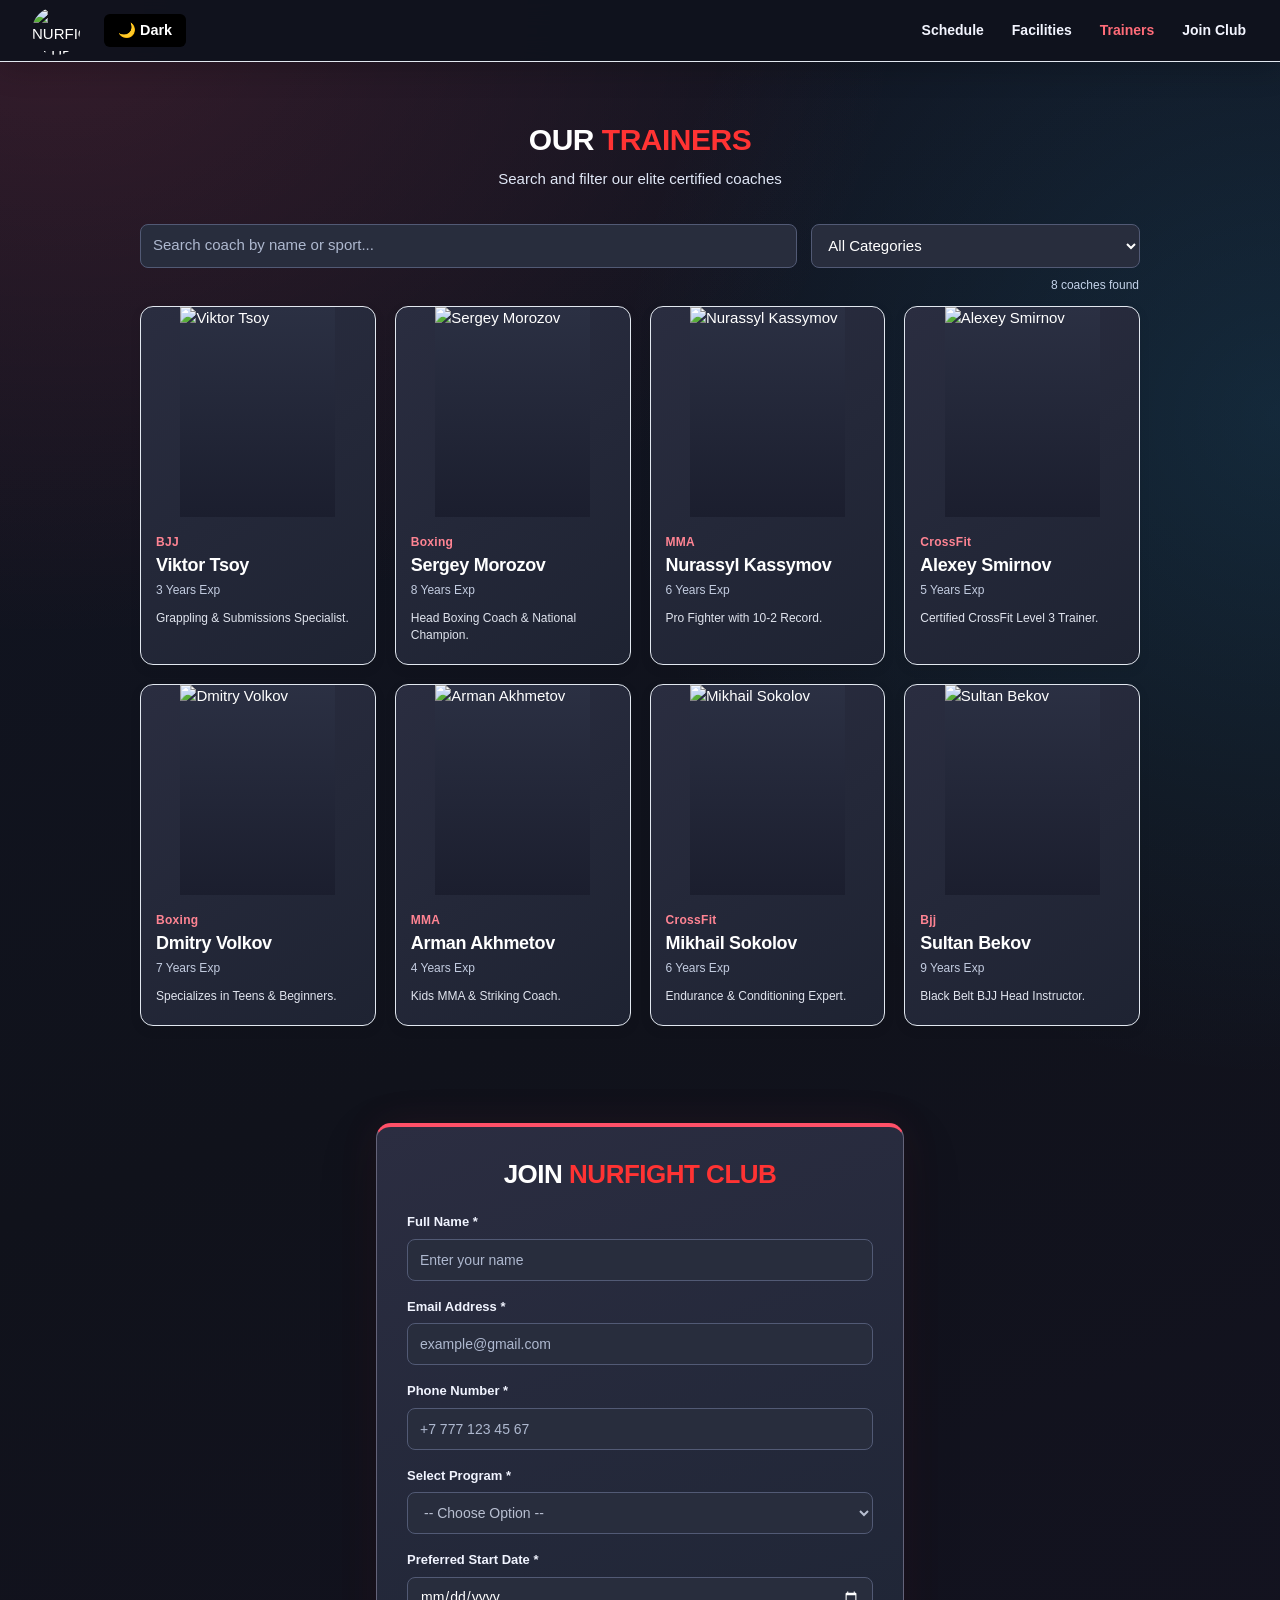
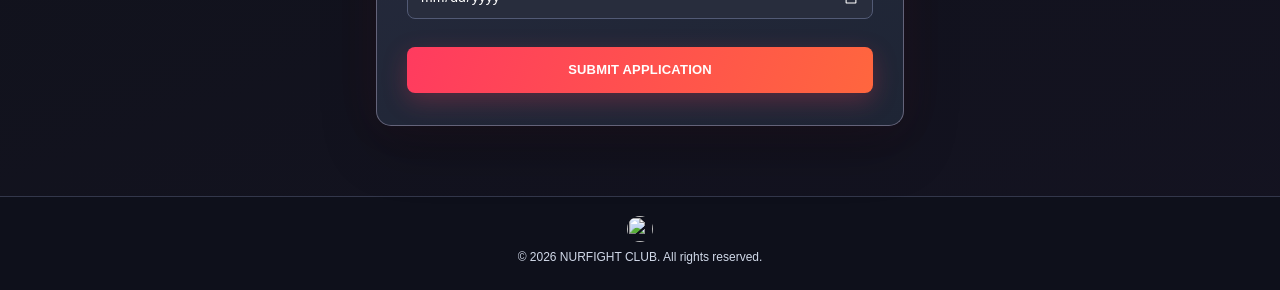
==== trainers.html @ c8359907 "Add files via upload" ====
<!doctype html>
<html lang="en">
<head>
  <meta charset="UTF-8">
  <meta name="viewport" content="width=device-width, initial-scale=1.0">
  <meta name="theme-color" content="#0e0e11" id="theme-color-meta">
  <title>Trainers &amp; Join Club | NURFIGHT CLUB</title>
  <meta name="description" content="Find a NURFIGHT CLUB coach and apply for boxing, MMA, BJJ or CrossFit training.">
  <script>
    if (localStorage.getItem('nurfight-theme') === 'light') {
      document.documentElement.setAttribute('data-theme', 'light');
    }
  </script>
  <link rel="stylesheet" href="style.css">
  <script src="script.js" defer></script>
</head>
<body data-page="trainers">
  <header class="site-header">
    <div class="container header-inner">
      <div class="logo-with-theme" style="display: flex; align-items: center; gap: 12px;">
        <a class="logo-link" href="index.html" aria-label="NURFIGHT CLUB home">
          <img class="logo" src="images/logo.png.png" alt="NURFIGHT CLUB logo">
        </a>
        <button type="button" id="theme-toggle" class="theme-toggle-btn" aria-label="Switch mode">☀️ Light</button>
      </div>

      <button class="mobile-menu-toggle" aria-controls="main-nav" aria-expanded="false" aria-label="Open menu">
        <span></span><span></span><span></span>
      </button>

      <nav class="main-nav" id="main-nav" aria-label="Main navigation">
        <a href="index.html#schedule" data-nav="schedule">Schedule</a>
        <a href="index.html#facilities" data-nav="facilities">Facilities</a>
        <a href="trainers.html#trainers" data-nav="trainers">Trainers</a>
        <a href="trainers.html#join" data-nav="join">Join Club</a>
      </nav>
    </div>
  </header>

  <main>
    <section class="section trainers-section" id="trainers" aria-labelledby="trainers-heading">
      <div class="container">
        <h1 id="trainers-heading">OUR <span>TRAINERS</span></h1>
        <p class="section-subtitle">Search and filter our elite certified coaches</p>
        <div class="filter-bar">
          <div class="search-wrap"><label class="sr-only" for="trainer-search">Search coaches by name or sport</label><input id="trainer-search" type="search" placeholder="Search coach by name or sport..." autocomplete="off"></div>
          <div class="select-wrap"><label class="sr-only" for="category-filter">Filter coaches by category</label><select id="category-filter"><option value="all">All Categories</option><option value="bjj">BJJ</option><option value="boxing">Boxing</option><option value="mma">MMA</option><option value="crossfit">CrossFit</option></select></div>
        </div>
        <p class="result-count" id="result-count" role="status" aria-live="polite"></p>
        <div class="trainer-grid" id="trainer-grid">
          <article class="trainer-card" data-name="Viktor Tsoy" data-category="bjj"><img src="images/coach1.jpg" alt="Viktor Tsoy" loading="lazy"><div class="trainer-copy"><p class="trainer-sport">BJJ</p><h2>Viktor Tsoy</h2><p class="experience">3 Years Exp</p><p class="trainer-description">Grappling &amp; Submissions Specialist.</p></div></article>
          <article class="trainer-card" data-name="Sergey Morozov" data-category="boxing"><img src="images/coach2.jpeg" alt="Sergey Morozov" loading="lazy"><div class="trainer-copy"><p class="trainer-sport">Boxing</p><h2>Sergey Morozov</h2><p class="experience">8 Years Exp</p><p class="trainer-description">Head Boxing Coach &amp; National Champion.</p></div></article>
          <article class="trainer-card" data-name="Nurassyl Kassymov" data-category="mma"><img src="images/coach3.jpeg" alt="Nurassyl Kassymov" loading="lazy"><div class="trainer-copy"><p class="trainer-sport">MMA</p><h2>Nurassyl Kassymov</h2><p class="experience">6 Years Exp</p><p class="trainer-description">Pro Fighter with 10-2 Record.</p></div></article>
          <article class="trainer-card" data-name="Alexey Smirnov" data-category="crossfit"><img src="images/coach4.jpeg" alt="Alexey Smirnov" loading="lazy"><div class="trainer-copy"><p class="trainer-sport">CrossFit</p><h2>Alexey Smirnov</h2><p class="experience">5 Years Exp</p><p class="trainer-description">Certified CrossFit Level 3 Trainer.</p></div></article>
          <article class="trainer-card" data-name="Dmitry Volkov" data-category="boxing"><img src="images/coach5.jpg" alt="Dmitry Volkov" loading="lazy"><div class="trainer-copy"><p class="trainer-sport">Boxing</p><h2>Dmitry Volkov</h2><p class="experience">7 Years Exp</p><p class="trainer-description">Specializes in Teens &amp; Beginners.</p></div></article>
          <article class="trainer-card" data-name="Arman Akhmetov" data-category="mma"><img src="images/coach6.jpeg" alt="Arman Akhmetov" loading="lazy"><div class="trainer-copy"><p class="trainer-sport">MMA</p><h2>Arman Akhmetov</h2><p class="experience">4 Years Exp</p><p class="trainer-description">Kids MMA &amp; Striking Coach.</p></div></article>
          <article class="trainer-card" data-name="Mikhail Sokolov" data-category="crossfit"><img src="images/coach7.jpg" alt="Mikhail Sokolov" loading="lazy"><div class="trainer-copy"><p class="trainer-sport">CrossFit</p><h2>Mikhail Sokolov</h2><p class="experience">6 Years Exp</p><p class="trainer-description">Endurance &amp; Conditioning Expert.</p></div></article>
          <article class="trainer-card" data-name="Sultan Bekov" data-category="bjj"><img src="images/coach8.jpg" alt="Sultan Bekov" loading="lazy"><div class="trainer-copy"><p class="trainer-sport">Bjj</p><h2>Sultan Bekov</h2><p class="experience">9 Years Exp</p><p class="trainer-description">Black Belt BJJ Head Instructor.</p></div></article>
        </div>
        <p class="empty-state" id="empty-state" hidden>No trainers found. Try a different name or category.</p>
      </div>
    </section>

    <section class="section join-section" id="join" aria-labelledby="join-heading">
      <div class="container">
        <div class="join-card">
          <h2 id="join-heading">JOIN <span>NURFIGHT CLUB</span></h2>
          <form id="join-form">
            <div class="form-group"><label for="full-name">Full Name <span aria-hidden="true">*</span></label><input id="full-name" name="fullName" type="text" placeholder="Enter your name" minlength="2" maxlength="80" autocomplete="name" required></div>
            <div class="form-group"><label for="email">Email Address <span aria-hidden="true">*</span></label><input id="email" name="email" type="email" placeholder="example@gmail.com" autocomplete="email" required></div>
            <div class="form-group"><label for="phone">Phone Number <span aria-hidden="true">*</span></label><input id="phone" name="phone" type="tel" placeholder="+7 777 123 45 67" autocomplete="tel" pattern="[+0-9() .-]{10,20}" title="Enter a valid phone number with 10-20 characters" required></div>
            <div class="form-group"><label for="program">Select Program <span aria-hidden="true">*</span></label><select id="program" name="program" required><option value="" disabled selected>-- Choose Option --</option><option value="Boxing">Boxing</option><option value="MMA">MMA</option><option value="BJJ">BJJ</option><option value="CrossFit">CrossFit</option></select></div>
            <div class="form-group"><label for="start-date">Preferred Start Date <span aria-hidden="true">*</span></label><input id="start-date" name="date" type="date" required></div>
            <button class="primary-button submit-button" type="submit">SUBMIT APPLICATION</button>
          </form>
          <div class="form-feedback" id="form-feedback" role="status" aria-live="polite" hidden></div>
        </div>
      </div>
    </section>
  </main>

  <footer class="site-footer">
    <a href="index.html" aria-label="Back to NURFIGHT CLUB home"><img src="images/logo.png.png" alt=""></a>
    <p>© 2026 NURFIGHT CLUB. All rights reserved.</p>
  </footer>
</body>
</html>
---- style.css ----
:root { --bg:#0e0e11; --panel:#1a191f; --panel-light:#202027; --border:#28272f; --text:#f9f9fa; --muted:#a2a0aa; --red:#ff333b; --focus:#ff747b; }
*,*::before,*::after { box-sizing:border-box; }
html { scroll-behavior:smooth; scroll-padding-top:78px; }
body { margin:0; background:var(--bg); color:var(--text); font-family:Arial,Helvetica,sans-serif; font-size:14px; line-height:1.5; }
a { color:inherit; text-decoration:none; }
button,input,select { font:inherit; }
button { cursor:pointer; }
img { max-width:100%; display:block; }
[hidden] { display:none !important; }
.container { width:min(100% - 40px,1000px); margin-inline:auto; }
.sr-only { position:absolute; width:1px; height:1px; overflow:hidden; clip:rect(0,0,0,0); white-space:nowrap; }
:focus-visible { outline:2px solid var(--focus); outline-offset:3px; }
.site-header { position:sticky; z-index:30; top:0; background:rgba(14,14,17,.97); border-bottom:1px solid #26252b; backdrop-filter:blur(14px); }
.header-inner { display:flex; align-items:center; justify-content:space-between; min-height:61px; }
.logo-link { display:inline-flex; align-items:center; }
.logo { height:48px; width:48px; border-radius:50%; object-fit:cover; }
.main-nav { display:flex; align-items:center; gap:24px; }
.main-nav a { font-weight:700; font-size:14px; padding:20px 0; transition:color .2s ease; }
.main-nav a:hover,.main-nav a.active { color:var(--red); }
.mobile-menu-toggle { display:none; background:none; border:0; padding:8px; }
.mobile-menu-toggle span { display:block; width:23px; height:2px; background:white; margin:5px 0; border-radius:4px; }
.hero { background:#151419; border-bottom:1px solid #26252b; }
.hero-inner { text-align:center; padding:56px 0 48px; }
h1,h2,h3,p { margin-top:0; }
h1,h2 { font-weight:800; letter-spacing:-.5px; text-align:center; line-height:1.2; }
h1 { font-size:36px; margin-bottom:8px; }
h2 { font-size:27px; margin-bottom:34px; }
h1 span,h2 span { color:var(--red); }
.hero p,.section-subtitle { text-align:center; color:#c8c5cb; font-size:15px; }
.hero p { margin-bottom:0; }
.section { padding:60px 0; }
.schedule-section { padding-bottom:75px; }
.table-scroll { overflow-x:auto; }
.timetable { border-collapse:collapse; width:100%; min-width:690px; text-align:center; background:var(--panel); table-layout:fixed; }
.timetable th,.timetable td { padding:12px 10px; border:1px solid var(--border); }
.timetable thead th { padding:13px 10px; font-weight:700; }
.timetable tbody th { font-weight:400; color:#c5c1cb; }
.timetable thead th:first-child { width:23%; }
.timetable thead th:nth-child(2) { width:28%; }
.timetable thead th:nth-child(3) { width:30%; }
.timetable thead th:last-child { width:19%; }
.schedule-pill { display:inline-block; font-weight:700; padding:3px 12px; border-radius:50px; font-size:12px; white-space:nowrap; }
.boxing { background:#43350e; color:#f3b900; }
.mma { background:#421d22; color:#ff4856; }
.crossfit { background:#0c3841; color:#14c1e0; }
.dayoff { background:#153922; color:#32ac5d; }
.dayoff.muted { background:#2c2c33; color:#9f9da6; }
.facilities-section { padding-top:47px; padding-bottom:85px; }
.accordion { width:min(100%,685px); margin:0 auto; display:grid; gap:12px; }
.accordion-item { background:var(--panel); border:1px solid var(--border); border-radius:7px; overflow:hidden; }
.accordion-item h3 { margin:0; }
.accordion-trigger { display:flex; align-items:center; justify-content:space-between; text-align:left; gap:20px; width:100%; padding:17px 18px; color:#fff; background:transparent; border:0; font-size:14px; font-weight:700; }
.accordion-trigger:hover { background:#232229; }
.chevron { width:10px; height:10px; flex-shrink:0; border-right:2px solid #f3f3f3; border-bottom:2px solid #f3f3f3; transform:rotate(45deg); transition:transform .2s; margin-right:3px; margin-top:-5px; }
.accordion-trigger[aria-expanded="true"] .chevron { transform:rotate(225deg); margin-top:5px; }
.accordion-panel { border-top:1px solid var(--border); padding:15px 18px 18px; color:#bcbac4; }
.accordion-panel p { margin:0; }
.section-cta { text-align:center; margin-top:50px; }
.section-cta p { margin-bottom:15px; color:#bdbbc5; }
.primary-button { display:inline-flex; align-items:center; justify-content:center; background:var(--red); color:white; font-size:13px; font-weight:800; border:0; border-radius:4px; min-height:42px; padding:11px 26px; transition:background .2s,transform .2s; }
.primary-button:hover { background:#e62331; transform:translateY(-1px); }
.trainers-section { padding-top:60px; padding-bottom:42px; }
.trainers-section h1 { font-size:30px; margin-bottom:10px; }
.section-subtitle { margin-bottom:33px; }
.filter-bar { display:grid; grid-template-columns:2fr 1fr; gap:14px; }
.filter-bar input,.filter-bar select,.form-group input,.form-group select { background:#101014; width:100%; color:#eee; border:1px solid #2b2a32; border-radius:5px; min-height:37px; padding:8px 12px; outline:none; }
.filter-bar input:focus,.filter-bar select:focus,.form-group input:focus,.form-group select:focus { border-color:var(--red); box-shadow:0 0 0 2px rgba(255,51,59,.12); }
::placeholder { color:#77737e; opacity:1; }
select { color-scheme:dark; }
.result-count { color:#b8b6c0; font-size:12px; text-align:right; margin:8px 1px 12px; min-height:18px; }
.trainer-grid { display:grid; grid-template-columns:repeat(4,minmax(0,1fr)); gap:16px; }
.trainer-card { background:var(--panel); border:1px solid var(--border); border-radius:7px; overflow:hidden; display:flex; flex-direction:column; min-width:0; transition:transform .2s,border-color .2s; }
.trainer-card:hover { transform:translateY(-3px); border-color:#4c4346; }
.trainer-card img { width:100%; height:177px; object-fit:contain; object-position:center top; background:#151418; }
.trainer-copy { padding:12px 13px 16px; }
.trainer-sport { color:var(--red); font-size:12px; font-weight:800; margin:0 0 0; }
.trainer-copy h2 { font-size:18px; text-align:left; line-height:1.2; letter-spacing:-.3px; margin:0 0 5px; }
.experience { color:#85818d; font-size:12px; margin:0 0 11px; }
.trainer-description { color:#a29da9; font-size:12px; margin:0; line-height:1.4; }
.empty-state { text-align:center; padding:25px; color:var(--muted); }
.join-section { padding:50px 0 70px; }
.join-card { width:min(100%,528px); margin:0 auto; background:var(--panel); border:1px solid var(--border); border-radius:9px; padding:26px 24px 23px; }
.join-card h2 { margin-bottom:22px; font-size:24px; }
.form-group { margin-bottom:13px; }
.form-group label { display:block; margin-bottom:5px; color:#e4e1e7; font-size:12px; }
.form-group input,.form-group select { min-height:28px; height:30px; font-size:12px; padding:5px 9px; border-radius:4px; }
.form-group select:invalid { color:#a7a2aa; }
.form-group input[type="date"] { color-scheme:dark; }
.submit-button { width:100%; margin-top:5px; min-height:30px; padding:6px 10px; font-size:12px; }
.form-feedback { margin-top:14px; border:1px solid #31593e; background:#14271d; padding:12px; color:#c8eed4; border-radius:5px; font-size:13px; }
.form-feedback strong { display:block; margin-bottom:4px; }
.site-footer { text-align:center; padding:19px 15px 24px; background:#09090c; border-top:1px solid #26252b; }
.site-footer a { display:inline-block; }
.site-footer img { width:26px; height:26px; object-fit:cover; border-radius:50%; margin:0 auto 4px; }
.site-footer p { margin:0; font-size:12px; color:#c4c1ca; }
@media(max-width:800px) {
  .container { width:min(100% - 32px,1000px); }
  .trainer-grid { grid-template-columns:repeat(2,minmax(0,1fr)); }
  .trainer-card img { height:210px; }
  .section { padding-block:46px; }
}
@media(max-width:600px) {
  html { scroll-padding-top:64px; }
  .header-inner { min-height:60px; }
  .mobile-menu-toggle { display:block; }
  .main-nav { display:none; position:absolute; top:60px; left:0; width:100%; padding:12px 20px; background:#151419; border-bottom:1px solid #33313b; flex-direction:column; align-items:stretch; gap:0; }
  .main-nav.open { display:flex; }
  .main-nav a { padding:12px 0; }
  .hero-inner { padding:47px 0 40px; }
  h1 { font-size:28px; }
  h2 { font-size:23px; }
  .hero p,.section-subtitle { font-size:13px; }
  .filter-bar { grid-template-columns:1fr; gap:9px; }
  .trainer-grid { gap:12px; }
  .trainer-card img { height:150px; }
  .trainer-copy { padding:11px; }
  .trainer-copy h2 { font-size:16px; }
  .join-card { padding:23px 18px; }
  .join-card h2 { font-size:20px; }
}
@media(max-width:410px) {
  .trainer-grid { grid-template-columns:1fr; }
  .trainer-card img { height:240px; }
}
@media(prefers-reduced-motion:reduce) { html { scroll-behavior:auto; } *,*::before,*::after { transition:none!important; } }



:root {
  --bg: #0e111c;
  --panel: #212434;
  --panel-light: #292e40;
  --border: #3d4258;
  --text: #ffffff;
  --muted: #b4bdce;
  --red: #ff4359;
  --focus: #68edff;
  --orange: #ffab39;
  --cyan: #44dffc;
}
body {
  background:
    radial-gradient(ellipse 85% 42% at 4% 1%, rgba(255,67,89,.15),transparent 78%),
    radial-gradient(ellipse 65% 44% at 100% 22%, rgba(45,190,255,.13),transparent 80%),
    linear-gradient(160deg,#111523 0%,#10121b 52%,#141321 100%);
  color: var(--text);
  font-family: 'Segoe UI', Arial, Helvetica, sans-serif;
  font-size: 15px;
}
.site-header {
  background: rgba(15,19,29,.94);
  border-bottom: 1px solid rgba(255,93,110,.35);
  box-shadow: 0 7px 30px rgba(0,0,0,.2);
}
.logo {
  box-shadow: 0 0 0 2px rgba(255,93,110,.32), 0 0 20px rgba(255,67,89,.18);
}
.main-nav a {
  color: #f3f5ff;
  padding: 11px 2px;
  transition: color .2s ease, text-shadow .2s ease;
}
.main-nav a:hover, .main-nav a.active {
  color: #ff6c79;
  text-shadow: 0 0 14px rgba(255,74,105,.5);
}
.hero {
  background:
    radial-gradient(circle at 18% 30%,rgba(255,70,94,.22),transparent 34%),
    radial-gradient(circle at 85% 20%,rgba(35,190,255,.17),transparent 40%),
    linear-gradient(112deg,#211c2c 0%,#151b29 100%);
  border-bottom: 1px solid rgba(111,120,154,.32);
}
.header-inner {
  display: flex;
  align-items: center;
  justify-content: space-between; 
  min-height: 61px;
  width: 95%;
}
.hero p,.section-subtitle { color:#e0e7f6; }
.section { position:relative; }
.timetable {
  background: rgba(33,36,52,.96);
  box-shadow: 0 15px 35px rgba(0,0,0,.16),0 0 0 1px rgba(255,255,255,.035);
}
.timetable th,.timetable td {
  border: 1px solid #41465e;
  padding: 15px 10px;
}
.timetable thead th {
  background:linear-gradient(100deg,#353047,#282c42);
  color:#fff;
  padding:17px 10px;
}
.timetable tbody tr:nth-child(even){ background:rgba(115,130,185,.075); }
.timetable tbody tr:hover { background:rgba(255,78,104,.075); }
.timetable tbody th { color:#e2e7f4; }
.schedule-pill {
  padding:6px 13px;
  font-weight:800;
  box-shadow:inset 0 -1px 0 rgba(0,0,0,.12);
}
.boxing { background:#ffcc52; color:#392500; }
.mma { background:#ff6279; color:#3b0712; }
.crossfit { background:#5ce7ff; color:#093847; }
.dayoff { background:#6aef9e; color:#0a4225; }
.dayoff.muted { background:#6b7287; color:white; }
.accordion { gap:15px; }
.accordion-item {
  border:1px solid #4a4b65;
  border-left:4px solid var(--red);
  border-radius:11px;
  background:linear-gradient(100deg,#282839,#222638);
  box-shadow:0 10px 25px rgba(0,0,0,.13);
  transition:transform .2s,border-color .2s, box-shadow .2s;
}
.accordion-item:hover {
  border-color:#ff7181;
  border-left-color:#ff7181;
  transform:translateY(-2px);
  box-shadow:0 12px 28px rgba(255,67,89,.11);
}
.accordion-trigger { color:#fff; font-size:15px; padding:20px; }
.accordion-trigger:hover { background:rgba(255,255,255,.055); }
.accordion-panel {
  border-top:1px solid #4e516b;
  background:rgba(18,22,34,.36);
  color:#d9dfed;
  padding:19px 22px;
}
.chevron { border-color:#ff7c8e; }
.section-cta p { color:#e6e8f1; font-size:16px; }
.primary-button {
  background:linear-gradient(110deg,#ff3b5f 0%,#ff663e 100%);
  color:#fff;
  min-height:47px;
  border-radius:8px;
  box-shadow:0 8px 25px rgba(255,60,89,.25);
  letter-spacing:.2px;
  transition:transform .2s,filter .2s,box-shadow .2s;
}
.primary-button:hover {
  background:linear-gradient(110deg,#ff516e,#ff844b);
  filter:brightness(1.09);
  transform:translateY(-3px);
  box-shadow:0 11px 29px rgba(255,60,89,.43);
}
.filter-bar input,.filter-bar select,.form-group input,.form-group select {
  background:#282d3d;
  border:1px solid #525a75;
  color:#fff;
  border-radius:8px;
  min-height:44px;
}
.filter-bar input:focus,.filter-bar select:focus,.form-group input:focus,.form-group select:focus {
  border-color:#63e0f4;
  box-shadow:0 0 0 3px rgba(99,224,244,.18);
}
::placeholder { color:#aeb8cf; opacity:1; }
.result-count { color:#c3d2e9; }
.trainer-grid { gap:19px; }
.trainer-card {
  background:linear-gradient(145deg,#2a2d40,#1e2332);
  border:1px solid #50536e;
  border-top:3px solid #ff526e;
  border-radius:13px;
  box-shadow:0 12px 25px rgba(0,0,0,.15);
  transition:transform .22s,border-color .22s,box-shadow .22s;
}
.trainer-card:hover {
  transform:translateY(-7px);
  border-color:#ff697c;
  box-shadow:0 16px 30px rgba(255,65,96,.17);
}
.trainer-card img {
  height:195px;
  background:linear-gradient(#2b3043,#1b1e2e);
}
.trainer-copy { padding:16px 15px 20px; }
.trainer-sport { color:#ff8493; font-size:12px; letter-spacing:.3px; }
.trainer-copy h2 { color:#fff; font-size:18px; margin-top:4px; }
.experience { color:#c3cce0; }
.trainer-description { color:#e0e4ee; }
.join-section { padding-top:55px; }
.join-card {
  background:linear-gradient(160deg,#2b2d41,#1e2535);
  border:1px solid #64647a;
  border-top:4px solid #ff5068;
  border-radius:15px;
  padding:32px 30px;
  box-shadow:0 22px 55px rgba(0,0,0,.23),0 0 44px rgba(255,67,89,.07);
}
.join-card h2 { font-size:26px; }
.form-group { margin-bottom:16px; }
.form-group label { color:#f1f4ff; font-size:13px; font-weight:600; margin-bottom:7px; }
.form-group input,.form-group select {
  min-height:42px;
  height:42px;
  font-size:14px;
  padding:9px 12px;
}
.form-group select:invalid { color:#b8bfd1; }
.submit-button { min-height:46px; font-size:13px; margin-top:12px; }
.form-feedback {
  background:#1b4038;
  border-color:#55bc9b;
  color:#daffed;
}
.site-footer { background:#0e101b; border-top:1px solid #33374b; }
.site-footer p { color:#d1d9e9; }
@media (max-width:800px) {
  .trainer-card img { height:215px; }
}
@media (max-width:600px) {
  .main-nav {
    background:#23283a;
    border-bottom:1px solid #5d5369;
    box-shadow:0 12px 25px rgba(0,0,0,.25);
  }
  .hero-inner { padding:52px 0 45px; }
  h1 { font-size:29px; }
  h2 { font-size:24px; }
  .trainer-card img { height:163px; }
  .join-card { padding:25px 19px; }
  .join-card h2 { font-size:22px; }
}
@media (max-width:410px) {
  .trainer-card img { height:245px; }
}
.accordion-panel img.facility-img {
    width: 100%;
    max-width: 500px;
    height: auto;
    border-radius: 8px;
    margin-top: 12px;
    display: block;
}

[data-theme="light"] {
  --bg: #f4f6fa;
  --panel: #ffffff;
  --panel-light: #e8ecf4;
  --border: #d0d7de;
  --text: #111418;
  --muted: #57606a;
  --red: #e0243b;
  --focus: #0070f3;
  --orange: #b86200;
  --cyan: #008299;
}

[data-theme="light"] body {
  background: 
    radial-gradient(ellipse 85% 42% at 4% 1%, rgba(224,36,59,.08),transparent 78%),
    radial-gradient(ellipse 65% 44% at 100% 22%, rgba(0,130,153,.07),transparent 80%),
    linear-gradient(160deg,#f0f4f9 0%,#e4eaf2 52%,#eaedf4 100%);
  color: var(--text);
}

[data-theme="light"] .site-header {
  background: rgba(255,255,255,.94);
  border-bottom: 1px solid rgba(224,36,59,.2);
}

[data-theme="light"] .main-nav a.active {
  color: #111418 !important;
  font-weight: 800;
  border-bottom: none !important; /* Қызыл сызықты өшіреді */
}


[data-theme="light"] .timetable {
  background: rgba(255,255,255,.96);
  box-shadow: 0 15px 35px rgba(0,0,0,.08);
}

[data-theme="light"] .timetable thead th {
  background: linear-gradient(100deg,#e1e6ed,#d0d7de);
  color: #111418;
}

[data-theme="light"] .timetable tbody tr:nth-child(even) { background: rgba(0,0,0,.02); }
[data-theme="light"] .timetable tbody tr:hover { background: rgba(224,36,59,.05); }
[data-theme="light"] .timetable tbody th { color: #24292f; }

[data-theme="light"] .accordion-item {
  background: linear-gradient(100deg,#ffffff,#f6f8fa);
  border-color: #d0d7de;
}

[data-theme="light"] .accordion-trigger { color: #111418; }
[data-theme="light"] .accordion-panel {
  background: rgba(240,244,249,.6);
  color: #24292f;
  border-top-color: #d0d7de;
}

[data-theme="light"] .trainer-card {
  background: linear-gradient(145deg,#ffffff,#f0f4f9);
  border-color: #d0d7de;
}

[data-theme="light"] .trainer-card img {
  background: linear-gradient(#e1e6ed,#d0d7de);
}

[data-theme="light"] .trainer-copy h2 { color: #111418; }
[data-theme="light"] .experience { color: #57606a; }
[data-theme="light"] .trainer-description { color: #24292f; }

[data-theme="light"] .join-card {
  background: linear-gradient(160deg,#ffffff,#f0f4f9);
  border-color: #d0d7de;
}

[data-theme="light"] .form-group label { color: #24292f; }
[data-theme="light"] .filter-bar input, [data-theme="light"] .filter-bar select, 
[data-theme="light"] .form-group input, [data-theme="light"] .form-group select {
  background: #ffffff;
  border-color: #d0d7de;
  color: #111418;
}
[data-theme="light"] select { color-scheme: light; }

[data-theme="light"] .site-footer {
  background: #e6ebf2;
  border-top: 1px solid #d0d7de;
}
[data-theme="light"] .site-footer p { color: #57606a; }
[data-theme="light"] .join-card h2 {
  color: #111418 !important;
}

[data-theme="light"] .form-group label {
  color: #111418 !important;
  font-weight: 700;
}

[data-theme="light"] .filter-bar input, 
[data-theme="light"] .filter-bar select, 
[data-theme="light"] .form-group input, 
[data-theme="light"] .form-group select {
  background: #ffffff !important;
  border-color: #b0b8c4 !important;
  color: #111418 !important;
}

[data-theme="light"] ::placeholder {
  color: #68707a !important;
  opacity: 1;
}
[data-theme="light"] .main-nav a.active {
  color: #111418 !important;
  font-weight: 800;
  border-bottom: 2px solid var(--red);
}
[data-theme="light"] h1, 
[data-theme="light"] h2 {
  color: #111418 !important;
}

.theme-toggle-btn {
  background: #18181d;
  color: #f9f9fa;
  border: 1.5px solid var(--red);
  padding: 6px 14px;
  border-radius: 6px;
  font-size: 0.9rem;
  font-weight: 600;
  cursor: pointer;
  margin-left: 12px;
  transition: all 0.25s ease;
  display: inline-flex;
  align-items: center;
  gap: 6px;
}

[data-theme="light"] .theme-toggle-btn {
  background: #ffffff !important;
  color: #111418 !important
}

.theme-toggle-btn:hover {
  background-color: var(--red);
  color: #ffffff;
}

.theme-toggle-btn:focus-visible {
  outline: 3px solid var(--focus);
  outline-offset: 3px;
}
[data-theme="light"] .main-nav a {
  color: #111418 !important;
}
[data-theme="light"] .main-nav a:hover {
  color: #000000 !important;
}
[data-theme="light"] .hero p, 
[data-theme="light"] .section-subtitle {
  color: #111418 !important;
}
h1, h2 {
  color: #ffffff !important; 
}

h1 span, h2 span {
  color: #ff3333 !important;
}

/* Light режим үшін */
[data-theme="light"] h1, 
[data-theme="light"] h2 {
  color: #111418 !important; 
}
[data-theme="light"] h1, 
[data-theme="light"] h2 {
  color: #ffffff !important; 
}

[data-theme="light"] h1 span, 
[data-theme="light"] h2 span {
  color: #ff3333 !important; 
}

[data-theme="light"] .hero p, 
[data-theme="light"] .section-subtitle {
  color: #ffffff !important;
}
[data-theme="light"] .hero,
[data-theme="light"] .hero-inner {
  background: #ffffff !important;
  background-image: none !important;
}

[data-theme="light"] .hero h1,
[data-theme="light"] .hero p {
  color: #111418 !important;
}

[data-theme="light"] .hero h1 span {
  color: #ff3333 !important;
}
[data-theme="light"] h2 {
  color: #111418 !important;
}
[data-theme="light"] h2 span {
  color: #ff3333 !important;
}
[data-theme="light"] .timetable th,
[data-theme="light"] .timetable td,
[data-theme="light"] .timetable tbody th,
[data-theme="light"] .timetable thead th {
  color: #000000 !important;
  font-weight: 700;
}
[data-theme="light"] h1,
[data-theme="light"] h2,
[data-theme="light"] .hero p,
[data-theme="light"] .section-subtitle,
[data-theme="light"] .results-count,
[data-theme="light"] #coach-count,
[data-theme="light"] p {
  color: #111418 !important;
}

[data-theme="light"] h1 span,
[data-theme="light"] h2 span {
  color: #ff3333 !important;
}
.main-nav a,
.main-nav a.active,
.main-nav a:hover,
[data-theme="light"] .main-nav a,
[data-theme="light"] .main-nav a.active {
  text-shadow: none !important;
  box-shadow: none !important;
  border-bottom: none !important;
}

.site-header,
[data-theme="light"] .site-header {
  border-bottom: 1px solid #e2e8f0 !important; 
}
.logo,
.logo-link,
[data-theme="light"] .logo {
  border: none !important;
  box-shadow: none !important;
}

.theme-toggle-btn,
[data-theme="light"] .theme-toggle-btn {
  border: 1.5px solid #111418 !important; 
  box-shadow: none !important;
}
.theme-toggle-btn:hover {
  border-color: #ffffff !important;
  background: #222228 !important;
  color: #ffffff !important;
  box-shadow: none !important;
}
/* Dark режимде: таза қара фон, ақ жазу, ешқандай артық свет/көлеңке жоқ */
.theme-toggle-btn,
.theme-toggle-btn:hover,
.theme-toggle-btn:active,
.theme-toggle-btn:focus {
  background: #000000 !important;
  color: #ffffff !important;
  border: 1.5px solid #ffffff !important;
  box-shadow: none !important;
  outline: none !important;
}

[data-theme="light"] .theme-toggle-btn,
[data-theme="light"] .theme-toggle-btn:hover,
[data-theme="light"] .theme-toggle-btn:active,
[data-theme="light"] .theme-toggle-btn:focus {
  background: #ffffff !important;
  color: #000000 !important;
  border: 1.5px solid #000000 !important;
  box-shadow: none !important;
  outline: none !important;
}
.theme-toggle-btn,
.theme-toggle-btn:hover,
.theme-toggle-btn:active,
.theme-toggle-btn:focus {
  background: #000000 !important;
  color: #ffffff !important;
  border: none !important;
  box-shadow: none !important;
  outline: none !important;
}

[data-theme="light"] .theme-toggle-btn,
[data-theme="light"] .theme-toggle-btn:hover,
[data-theme="light"] .theme-toggle-btn:active,
[data-theme="light"] .theme-toggle-btn:focus {
  background: #ffffff !important;
  color: #000000 !important;
  border: none !important;
  box-shadow: none !important;
  outline: none !important;
}
[data-theme="light"] .main-nav a:hover,
[data-theme="light"] .main-nav a:active,
[data-theme="light"] .main-nav a:focus,
[data-theme="light"] .main-nav a.active {
  color: #000000 !important;
  font-weight: 800 !important;
  text-shadow: 0 0 10px rgba(0, 0, 0, 0.75) !important;
}
.coach-card,
.trainer-card,
.coach-card:hover,
.trainer-card:hover,
[data-theme="light"] .coach-card,
[data-theme="light"] .trainer-card,
[data-theme="light"] .coach-card:hover,
[data-theme="light"] .trainer-card:hover {
  border: 1px solid #e2e8f0 !important; 
  box-shadow: 0 4px 12px rgba(0, 0, 0, 0.08) !important; 
}
/* Барлық суреттерді пропорциясын бұзбай, бірдей биіктікте және ортасында ұстау */
.coach-card img,
.trainer-card img,
.coach-img {
  width: auto !important;
  max-width: 100% !important;
  height: 220px !important; /* Барлық 8 суреттің биіктігін дәл бірдей етеді */
  object-fit: contain !important; /* Суретті кеспейді және жан-жаққа созбайды */
  display: block !important;
  margin: 0 auto !important; /* Суретті карточканың дәл ортасына қояды */
}

/* Суреттің артқы сұр фонын (контейнерін) барлық карточкада бірдей биіктікте ұстау */
.coach-img-wrapper,
.trainer-img-wrapper,
.coach-card .img-box {
  height: 220px !important;
  background-color: #d8dee4 !important; /* Light режимдегі сұр фон */
  display: flex !important;
  justify-content: center !important;
  align-items: center !important;
  overflow: hidden !important;
}
/* Барлық 8 жаттықтырушының суретін дәл бірдей тік бұрышты көлемде жасау */
.coach-card img,
.trainer-card img,
.coach-img {
  width: 155px !important;      /* Жоғарғы 4 сурет сияқты тік бұрышты ені */
  height: 210px !important;     /* Барлық 8 суреттің биіктігі бірдей */
  object-fit: cover !important; /* Жалпақ суреттердің артық шеттерін қиып, пішінін бірдей етеді */
  object-position: top center !important; /* Бастары кесіліп қалмауы үшін */
  display: block !important;
  margin: 0 auto !important;    /* Сұр фонның дәл ортасына қояды */
}
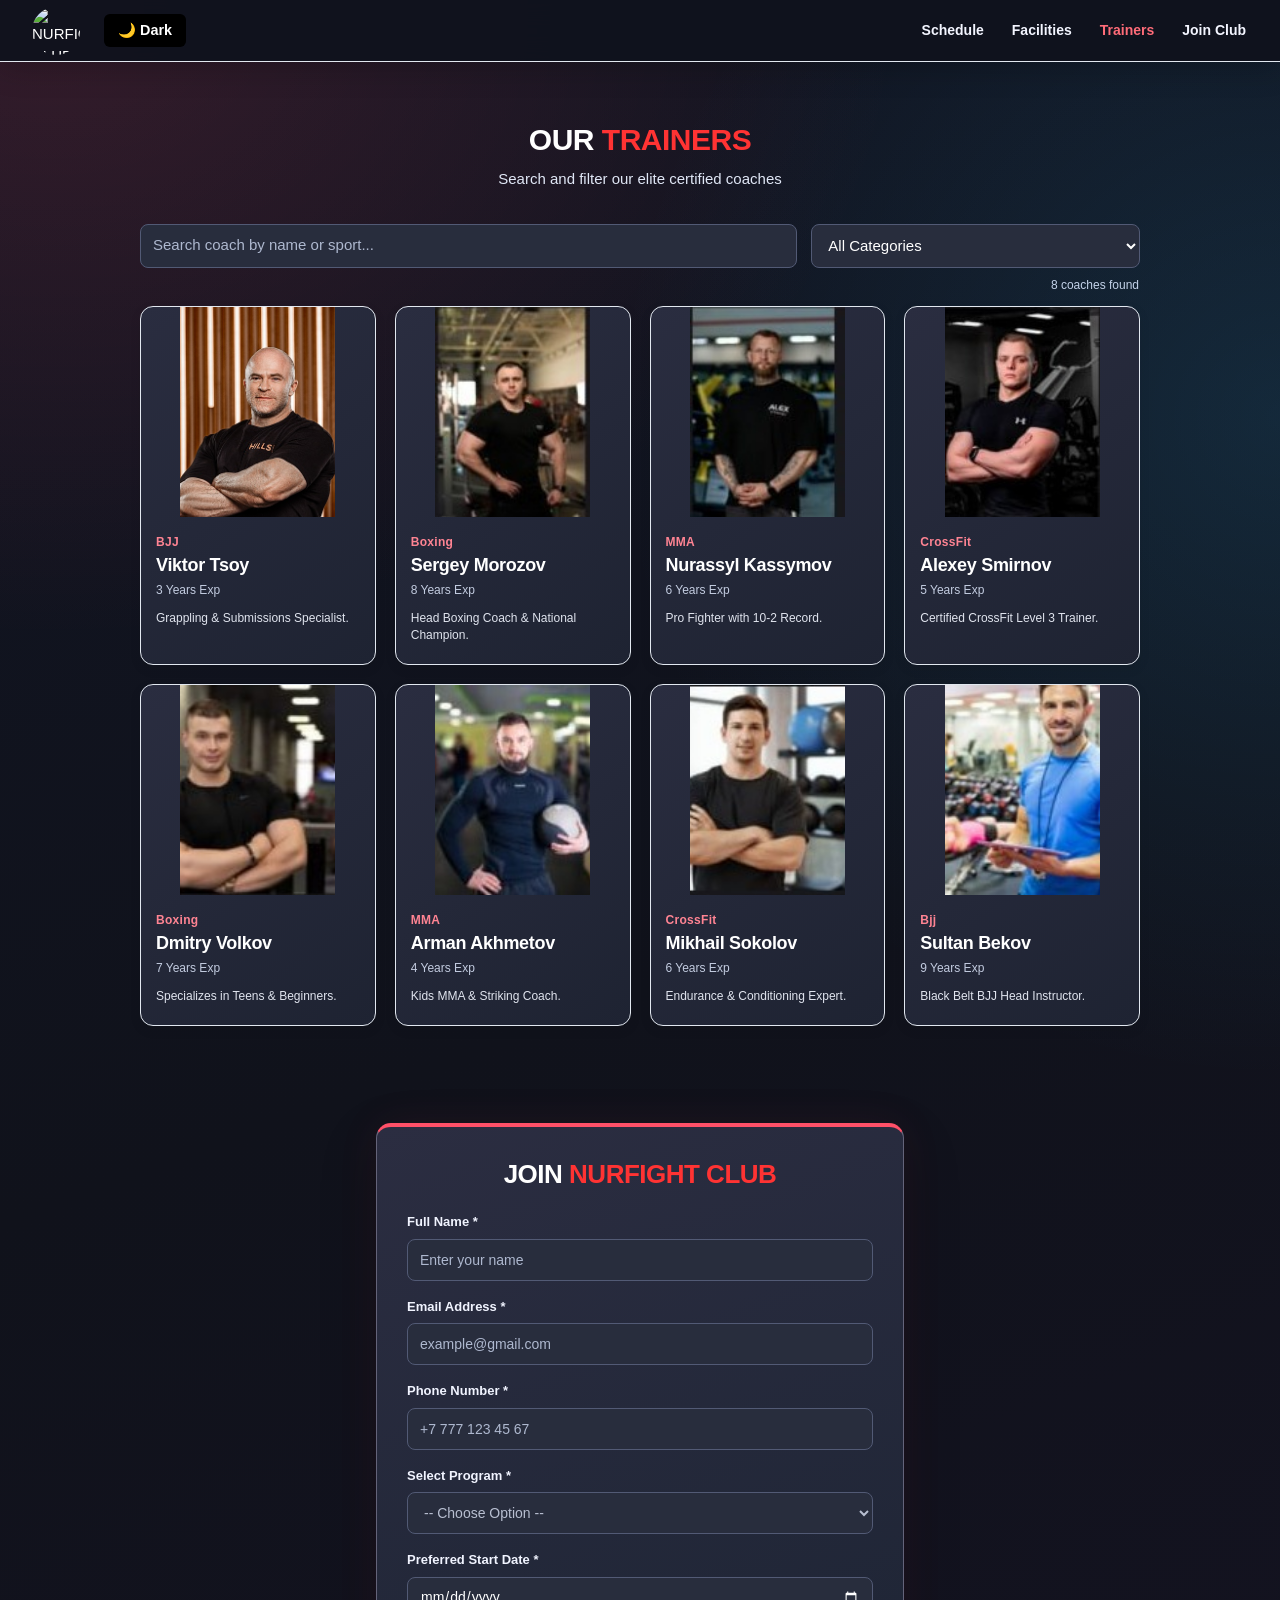
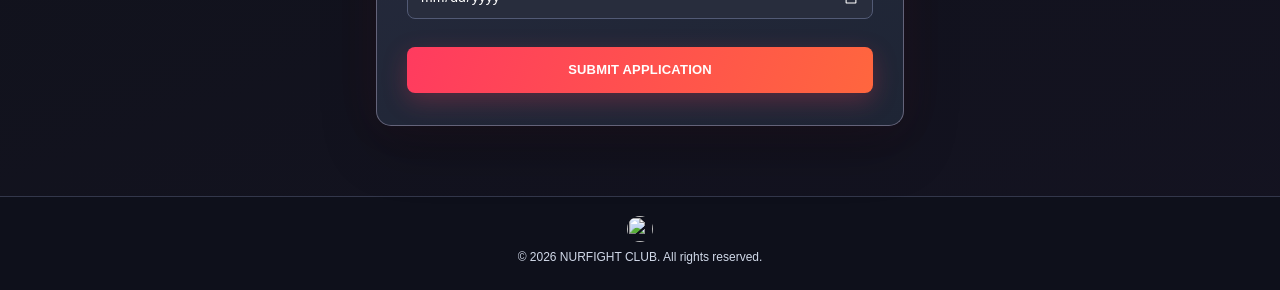
==== commit 0c73b573: "Update trainer entries with new images and data" ====
--- a/trainers.html
+++ b/trainers.html
@@ -48,14 +48,14 @@
         </div>
         <p class="result-count" id="result-count" role="status" aria-live="polite"></p>
         <div class="trainer-grid" id="trainer-grid">
-          <article class="trainer-card" data-name="Viktor Tsoy" data-category="bjj"><img src="images/coach1.jpg" alt="Viktor Tsoy" loading="lazy"><div class="trainer-copy"><p class="trainer-sport">BJJ</p><h2>Viktor Tsoy</h2><p class="experience">3 Years Exp</p><p class="trainer-description">Grappling &amp; Submissions Specialist.</p></div></article>
-          <article class="trainer-card" data-name="Sergey Morozov" data-category="boxing"><img src="images/coach2.jpeg" alt="Sergey Morozov" loading="lazy"><div class="trainer-copy"><p class="trainer-sport">Boxing</p><h2>Sergey Morozov</h2><p class="experience">8 Years Exp</p><p class="trainer-description">Head Boxing Coach &amp; National Champion.</p></div></article>
-          <article class="trainer-card" data-name="Nurassyl Kassymov" data-category="mma"><img src="images/coach3.jpeg" alt="Nurassyl Kassymov" loading="lazy"><div class="trainer-copy"><p class="trainer-sport">MMA</p><h2>Nurassyl Kassymov</h2><p class="experience">6 Years Exp</p><p class="trainer-description">Pro Fighter with 10-2 Record.</p></div></article>
-          <article class="trainer-card" data-name="Alexey Smirnov" data-category="crossfit"><img src="images/coach4.jpeg" alt="Alexey Smirnov" loading="lazy"><div class="trainer-copy"><p class="trainer-sport">CrossFit</p><h2>Alexey Smirnov</h2><p class="experience">5 Years Exp</p><p class="trainer-description">Certified CrossFit Level 3 Trainer.</p></div></article>
-          <article class="trainer-card" data-name="Dmitry Volkov" data-category="boxing"><img src="images/coach5.jpg" alt="Dmitry Volkov" loading="lazy"><div class="trainer-copy"><p class="trainer-sport">Boxing</p><h2>Dmitry Volkov</h2><p class="experience">7 Years Exp</p><p class="trainer-description">Specializes in Teens &amp; Beginners.</p></div></article>
-          <article class="trainer-card" data-name="Arman Akhmetov" data-category="mma"><img src="images/coach6.jpeg" alt="Arman Akhmetov" loading="lazy"><div class="trainer-copy"><p class="trainer-sport">MMA</p><h2>Arman Akhmetov</h2><p class="experience">4 Years Exp</p><p class="trainer-description">Kids MMA &amp; Striking Coach.</p></div></article>
-          <article class="trainer-card" data-name="Mikhail Sokolov" data-category="crossfit"><img src="images/coach7.jpg" alt="Mikhail Sokolov" loading="lazy"><div class="trainer-copy"><p class="trainer-sport">CrossFit</p><h2>Mikhail Sokolov</h2><p class="experience">6 Years Exp</p><p class="trainer-description">Endurance &amp; Conditioning Expert.</p></div></article>
-          <article class="trainer-card" data-name="Sultan Bekov" data-category="bjj"><img src="images/coach8.jpg" alt="Sultan Bekov" loading="lazy"><div class="trainer-copy"><p class="trainer-sport">Bjj</p><h2>Sultan Bekov</h2><p class="experience">9 Years Exp</p><p class="trainer-description">Black Belt BJJ Head Instructor.</p></div></article>
+          <article class="trainer-card" data-name="Viktor Tsoy" data-category="bjj"><img src="coach1..jpg" alt="Viktor Tsoy" loading="lazy"><div class="trainer-copy"><p class="trainer-sport">BJJ</p><h2>Viktor Tsoy</h2><p class="experience">3 Years Exp</p><p class="trainer-description">Grappling &amp; Submissions Specialist.</p></div></article>
+          <article class="trainer-card" data-name="Sergey Morozov" data-category="boxing"><img src="coach2.jpeg" alt="Sergey Morozov" loading="lazy"><div class="trainer-copy"><p class="trainer-sport">Boxing</p><h2>Sergey Morozov</h2><p class="experience">8 Years Exp</p><p class="trainer-description">Head Boxing Coach &amp; National Champion.</p></div></article>
+          <article class="trainer-card" data-name="Nurassyl Kassymov" data-category="mma"><img src="coach3.jpeg" alt="Nurassyl Kassymov" loading="lazy"><div class="trainer-copy"><p class="trainer-sport">MMA</p><h2>Nurassyl Kassymov</h2><p class="experience">6 Years Exp</p><p class="trainer-description">Pro Fighter with 10-2 Record.</p></div></article>
+          <article class="trainer-card" data-name="Alexey Smirnov" data-category="crossfit"><img src="coach4.jpeg" alt="Alexey Smirnov" loading="lazy"><div class="trainer-copy"><p class="trainer-sport">CrossFit</p><h2>Alexey Smirnov</h2><p class="experience">5 Years Exp</p><p class="trainer-description">Certified CrossFit Level 3 Trainer.</p></div></article>
+          <article class="trainer-card" data-name="Dmitry Volkov" data-category="boxing"><img src="coach5.jpg" alt="Dmitry Volkov" loading="lazy"><div class="trainer-copy"><p class="trainer-sport">Boxing</p><h2>Dmitry Volkov</h2><p class="experience">7 Years Exp</p><p class="trainer-description">Specializes in Teens &amp; Beginners.</p></div></article>
+          <article class="trainer-card" data-name="Arman Akhmetov" data-category="mma"><img src="coach6.jpeg" alt="Arman Akhmetov" loading="lazy"><div class="trainer-copy"><p class="trainer-sport">MMA</p><h2>Arman Akhmetov</h2><p class="experience">4 Years Exp</p><p class="trainer-description">Kids MMA &amp; Striking Coach.</p></div></article>
+          <article class="trainer-card" data-name="Mikhail Sokolov" data-category="crossfit"><img src="coach7.jpg" alt="Mikhail Sokolov" loading="lazy"><div class="trainer-copy"><p class="trainer-sport">CrossFit</p><h2>Mikhail Sokolov</h2><p class="experience">6 Years Exp</p><p class="trainer-description">Endurance &amp; Conditioning Expert.</p></div></article>
+          <article class="trainer-card" data-name="Sultan Bekov" data-category="bjj"><img src="coach8.jpg" alt="Sultan Bekov" loading="lazy"><div class="trainer-copy"><p class="trainer-sport">Bjj</p><h2>Sultan Bekov</h2><p class="experience">9 Years Exp</p><p class="trainer-description">Black Belt BJJ Head Instructor.</p></div></article>
         </div>
         <p class="empty-state" id="empty-state" hidden>No trainers found. Try a different name or category.</p>
       </div>
@@ -84,4 +84,4 @@
     <p>© 2026 NURFIGHT CLUB. All rights reserved.</p>
   </footer>
 </body>
-</html>+</html>
--- a/style.css
+++ b/style.css
@@ -1,698 +1,698 @@
-:root { --bg:#0e0e11; --panel:#1a191f; --panel-light:#202027; --border:#28272f; --text:#f9f9fa; --muted:#a2a0aa; --red:#ff333b; --focus:#ff747b; }
-*,*::before,*::after { box-sizing:border-box; }
-html { scroll-behavior:smooth; scroll-padding-top:78px; }
-body { margin:0; background:var(--bg); color:var(--text); font-family:Arial,Helvetica,sans-serif; font-size:14px; line-height:1.5; }
-a { color:inherit; text-decoration:none; }
-button,input,select { font:inherit; }
-button { cursor:pointer; }
-img { max-width:100%; display:block; }
-[hidden] { display:none !important; }
-.container { width:min(100% - 40px,1000px); margin-inline:auto; }
-.sr-only { position:absolute; width:1px; height:1px; overflow:hidden; clip:rect(0,0,0,0); white-space:nowrap; }
-:focus-visible { outline:2px solid var(--focus); outline-offset:3px; }
-.site-header { position:sticky; z-index:30; top:0; background:rgba(14,14,17,.97); border-bottom:1px solid #26252b; backdrop-filter:blur(14px); }
-.header-inner { display:flex; align-items:center; justify-content:space-between; min-height:61px; }
-.logo-link { display:inline-flex; align-items:center; }
-.logo { height:48px; width:48px; border-radius:50%; object-fit:cover; }
-.main-nav { display:flex; align-items:center; gap:24px; }
-.main-nav a { font-weight:700; font-size:14px; padding:20px 0; transition:color .2s ease; }
-.main-nav a:hover,.main-nav a.active { color:var(--red); }
-.mobile-menu-toggle { display:none; background:none; border:0; padding:8px; }
-.mobile-menu-toggle span { display:block; width:23px; height:2px; background:white; margin:5px 0; border-radius:4px; }
-.hero { background:#151419; border-bottom:1px solid #26252b; }
-.hero-inner { text-align:center; padding:56px 0 48px; }
-h1,h2,h3,p { margin-top:0; }
-h1,h2 { font-weight:800; letter-spacing:-.5px; text-align:center; line-height:1.2; }
-h1 { font-size:36px; margin-bottom:8px; }
-h2 { font-size:27px; margin-bottom:34px; }
-h1 span,h2 span { color:var(--red); }
-.hero p,.section-subtitle { text-align:center; color:#c8c5cb; font-size:15px; }
-.hero p { margin-bottom:0; }
-.section { padding:60px 0; }
-.schedule-section { padding-bottom:75px; }
-.table-scroll { overflow-x:auto; }
-.timetable { border-collapse:collapse; width:100%; min-width:690px; text-align:center; background:var(--panel); table-layout:fixed; }
-.timetable th,.timetable td { padding:12px 10px; border:1px solid var(--border); }
-.timetable thead th { padding:13px 10px; font-weight:700; }
-.timetable tbody th { font-weight:400; color:#c5c1cb; }
-.timetable thead th:first-child { width:23%; }
-.timetable thead th:nth-child(2) { width:28%; }
-.timetable thead th:nth-child(3) { width:30%; }
-.timetable thead th:last-child { width:19%; }
-.schedule-pill { display:inline-block; font-weight:700; padding:3px 12px; border-radius:50px; font-size:12px; white-space:nowrap; }
-.boxing { background:#43350e; color:#f3b900; }
-.mma { background:#421d22; color:#ff4856; }
-.crossfit { background:#0c3841; color:#14c1e0; }
-.dayoff { background:#153922; color:#32ac5d; }
-.dayoff.muted { background:#2c2c33; color:#9f9da6; }
-.facilities-section { padding-top:47px; padding-bottom:85px; }
-.accordion { width:min(100%,685px); margin:0 auto; display:grid; gap:12px; }
-.accordion-item { background:var(--panel); border:1px solid var(--border); border-radius:7px; overflow:hidden; }
-.accordion-item h3 { margin:0; }
-.accordion-trigger { display:flex; align-items:center; justify-content:space-between; text-align:left; gap:20px; width:100%; padding:17px 18px; color:#fff; background:transparent; border:0; font-size:14px; font-weight:700; }
-.accordion-trigger:hover { background:#232229; }
-.chevron { width:10px; height:10px; flex-shrink:0; border-right:2px solid #f3f3f3; border-bottom:2px solid #f3f3f3; transform:rotate(45deg); transition:transform .2s; margin-right:3px; margin-top:-5px; }
-.accordion-trigger[aria-expanded="true"] .chevron { transform:rotate(225deg); margin-top:5px; }
-.accordion-panel { border-top:1px solid var(--border); padding:15px 18px 18px; color:#bcbac4; }
-.accordion-panel p { margin:0; }
-.section-cta { text-align:center; margin-top:50px; }
-.section-cta p { margin-bottom:15px; color:#bdbbc5; }
-.primary-button { display:inline-flex; align-items:center; justify-content:center; background:var(--red); color:white; font-size:13px; font-weight:800; border:0; border-radius:4px; min-height:42px; padding:11px 26px; transition:background .2s,transform .2s; }
-.primary-button:hover { background:#e62331; transform:translateY(-1px); }
-.trainers-section { padding-top:60px; padding-bottom:42px; }
-.trainers-section h1 { font-size:30px; margin-bottom:10px; }
-.section-subtitle { margin-bottom:33px; }
-.filter-bar { display:grid; grid-template-columns:2fr 1fr; gap:14px; }
-.filter-bar input,.filter-bar select,.form-group input,.form-group select { background:#101014; width:100%; color:#eee; border:1px solid #2b2a32; border-radius:5px; min-height:37px; padding:8px 12px; outline:none; }
-.filter-bar input:focus,.filter-bar select:focus,.form-group input:focus,.form-group select:focus { border-color:var(--red); box-shadow:0 0 0 2px rgba(255,51,59,.12); }
-::placeholder { color:#77737e; opacity:1; }
-select { color-scheme:dark; }
-.result-count { color:#b8b6c0; font-size:12px; text-align:right; margin:8px 1px 12px; min-height:18px; }
-.trainer-grid { display:grid; grid-template-columns:repeat(4,minmax(0,1fr)); gap:16px; }
-.trainer-card { background:var(--panel); border:1px solid var(--border); border-radius:7px; overflow:hidden; display:flex; flex-direction:column; min-width:0; transition:transform .2s,border-color .2s; }
-.trainer-card:hover { transform:translateY(-3px); border-color:#4c4346; }
-.trainer-card img { width:100%; height:177px; object-fit:contain; object-position:center top; background:#151418; }
-.trainer-copy { padding:12px 13px 16px; }
-.trainer-sport { color:var(--red); font-size:12px; font-weight:800; margin:0 0 0; }
-.trainer-copy h2 { font-size:18px; text-align:left; line-height:1.2; letter-spacing:-.3px; margin:0 0 5px; }
-.experience { color:#85818d; font-size:12px; margin:0 0 11px; }
-.trainer-description { color:#a29da9; font-size:12px; margin:0; line-height:1.4; }
-.empty-state { text-align:center; padding:25px; color:var(--muted); }
-.join-section { padding:50px 0 70px; }
-.join-card { width:min(100%,528px); margin:0 auto; background:var(--panel); border:1px solid var(--border); border-radius:9px; padding:26px 24px 23px; }
-.join-card h2 { margin-bottom:22px; font-size:24px; }
-.form-group { margin-bottom:13px; }
-.form-group label { display:block; margin-bottom:5px; color:#e4e1e7; font-size:12px; }
-.form-group input,.form-group select { min-height:28px; height:30px; font-size:12px; padding:5px 9px; border-radius:4px; }
-.form-group select:invalid { color:#a7a2aa; }
-.form-group input[type="date"] { color-scheme:dark; }
-.submit-button { width:100%; margin-top:5px; min-height:30px; padding:6px 10px; font-size:12px; }
-.form-feedback { margin-top:14px; border:1px solid #31593e; background:#14271d; padding:12px; color:#c8eed4; border-radius:5px; font-size:13px; }
-.form-feedback strong { display:block; margin-bottom:4px; }
-.site-footer { text-align:center; padding:19px 15px 24px; background:#09090c; border-top:1px solid #26252b; }
-.site-footer a { display:inline-block; }
-.site-footer img { width:26px; height:26px; object-fit:cover; border-radius:50%; margin:0 auto 4px; }
-.site-footer p { margin:0; font-size:12px; color:#c4c1ca; }
-@media(max-width:800px) {
-  .container { width:min(100% - 32px,1000px); }
-  .trainer-grid { grid-template-columns:repeat(2,minmax(0,1fr)); }
-  .trainer-card img { height:210px; }
-  .section { padding-block:46px; }
-}
-@media(max-width:600px) {
-  html { scroll-padding-top:64px; }
-  .header-inner { min-height:60px; }
-  .mobile-menu-toggle { display:block; }
-  .main-nav { display:none; position:absolute; top:60px; left:0; width:100%; padding:12px 20px; background:#151419; border-bottom:1px solid #33313b; flex-direction:column; align-items:stretch; gap:0; }
-  .main-nav.open { display:flex; }
-  .main-nav a { padding:12px 0; }
-  .hero-inner { padding:47px 0 40px; }
-  h1 { font-size:28px; }
-  h2 { font-size:23px; }
-  .hero p,.section-subtitle { font-size:13px; }
-  .filter-bar { grid-template-columns:1fr; gap:9px; }
-  .trainer-grid { gap:12px; }
-  .trainer-card img { height:150px; }
-  .trainer-copy { padding:11px; }
-  .trainer-copy h2 { font-size:16px; }
-  .join-card { padding:23px 18px; }
-  .join-card h2 { font-size:20px; }
-}
-@media(max-width:410px) {
-  .trainer-grid { grid-template-columns:1fr; }
-  .trainer-card img { height:240px; }
-}
-@media(prefers-reduced-motion:reduce) { html { scroll-behavior:auto; } *,*::before,*::after { transition:none!important; } }
-
-
-
-:root {
-  --bg: #0e111c;
-  --panel: #212434;
-  --panel-light: #292e40;
-  --border: #3d4258;
-  --text: #ffffff;
-  --muted: #b4bdce;
-  --red: #ff4359;
-  --focus: #68edff;
-  --orange: #ffab39;
-  --cyan: #44dffc;
-}
-body {
-  background:
-    radial-gradient(ellipse 85% 42% at 4% 1%, rgba(255,67,89,.15),transparent 78%),
-    radial-gradient(ellipse 65% 44% at 100% 22%, rgba(45,190,255,.13),transparent 80%),
-    linear-gradient(160deg,#111523 0%,#10121b 52%,#141321 100%);
-  color: var(--text);
-  font-family: 'Segoe UI', Arial, Helvetica, sans-serif;
-  font-size: 15px;
-}
-.site-header {
-  background: rgba(15,19,29,.94);
-  border-bottom: 1px solid rgba(255,93,110,.35);
-  box-shadow: 0 7px 30px rgba(0,0,0,.2);
-}
-.logo {
-  box-shadow: 0 0 0 2px rgba(255,93,110,.32), 0 0 20px rgba(255,67,89,.18);
-}
-.main-nav a {
-  color: #f3f5ff;
-  padding: 11px 2px;
-  transition: color .2s ease, text-shadow .2s ease;
-}
-.main-nav a:hover, .main-nav a.active {
-  color: #ff6c79;
-  text-shadow: 0 0 14px rgba(255,74,105,.5);
-}
-.hero {
-  background:
-    radial-gradient(circle at 18% 30%,rgba(255,70,94,.22),transparent 34%),
-    radial-gradient(circle at 85% 20%,rgba(35,190,255,.17),transparent 40%),
-    linear-gradient(112deg,#211c2c 0%,#151b29 100%);
-  border-bottom: 1px solid rgba(111,120,154,.32);
-}
-.header-inner {
-  display: flex;
-  align-items: center;
-  justify-content: space-between; 
-  min-height: 61px;
-  width: 95%;
-}
-.hero p,.section-subtitle { color:#e0e7f6; }
-.section { position:relative; }
-.timetable {
-  background: rgba(33,36,52,.96);
-  box-shadow: 0 15px 35px rgba(0,0,0,.16),0 0 0 1px rgba(255,255,255,.035);
-}
-.timetable th,.timetable td {
-  border: 1px solid #41465e;
-  padding: 15px 10px;
-}
-.timetable thead th {
-  background:linear-gradient(100deg,#353047,#282c42);
-  color:#fff;
-  padding:17px 10px;
-}
-.timetable tbody tr:nth-child(even){ background:rgba(115,130,185,.075); }
-.timetable tbody tr:hover { background:rgba(255,78,104,.075); }
-.timetable tbody th { color:#e2e7f4; }
-.schedule-pill {
-  padding:6px 13px;
-  font-weight:800;
-  box-shadow:inset 0 -1px 0 rgba(0,0,0,.12);
-}
-.boxing { background:#ffcc52; color:#392500; }
-.mma { background:#ff6279; color:#3b0712; }
-.crossfit { background:#5ce7ff; color:#093847; }
-.dayoff { background:#6aef9e; color:#0a4225; }
-.dayoff.muted { background:#6b7287; color:white; }
-.accordion { gap:15px; }
-.accordion-item {
-  border:1px solid #4a4b65;
-  border-left:4px solid var(--red);
-  border-radius:11px;
-  background:linear-gradient(100deg,#282839,#222638);
-  box-shadow:0 10px 25px rgba(0,0,0,.13);
-  transition:transform .2s,border-color .2s, box-shadow .2s;
-}
-.accordion-item:hover {
-  border-color:#ff7181;
-  border-left-color:#ff7181;
-  transform:translateY(-2px);
-  box-shadow:0 12px 28px rgba(255,67,89,.11);
-}
-.accordion-trigger { color:#fff; font-size:15px; padding:20px; }
-.accordion-trigger:hover { background:rgba(255,255,255,.055); }
-.accordion-panel {
-  border-top:1px solid #4e516b;
-  background:rgba(18,22,34,.36);
-  color:#d9dfed;
-  padding:19px 22px;
-}
-.chevron { border-color:#ff7c8e; }
-.section-cta p { color:#e6e8f1; font-size:16px; }
-.primary-button {
-  background:linear-gradient(110deg,#ff3b5f 0%,#ff663e 100%);
-  color:#fff;
-  min-height:47px;
-  border-radius:8px;
-  box-shadow:0 8px 25px rgba(255,60,89,.25);
-  letter-spacing:.2px;
-  transition:transform .2s,filter .2s,box-shadow .2s;
-}
-.primary-button:hover {
-  background:linear-gradient(110deg,#ff516e,#ff844b);
-  filter:brightness(1.09);
-  transform:translateY(-3px);
-  box-shadow:0 11px 29px rgba(255,60,89,.43);
-}
-.filter-bar input,.filter-bar select,.form-group input,.form-group select {
-  background:#282d3d;
-  border:1px solid #525a75;
-  color:#fff;
-  border-radius:8px;
-  min-height:44px;
-}
-.filter-bar input:focus,.filter-bar select:focus,.form-group input:focus,.form-group select:focus {
-  border-color:#63e0f4;
-  box-shadow:0 0 0 3px rgba(99,224,244,.18);
-}
-::placeholder { color:#aeb8cf; opacity:1; }
-.result-count { color:#c3d2e9; }
-.trainer-grid { gap:19px; }
-.trainer-card {
-  background:linear-gradient(145deg,#2a2d40,#1e2332);
-  border:1px solid #50536e;
-  border-top:3px solid #ff526e;
-  border-radius:13px;
-  box-shadow:0 12px 25px rgba(0,0,0,.15);
-  transition:transform .22s,border-color .22s,box-shadow .22s;
-}
-.trainer-card:hover {
-  transform:translateY(-7px);
-  border-color:#ff697c;
-  box-shadow:0 16px 30px rgba(255,65,96,.17);
-}
-.trainer-card img {
-  height:195px;
-  background:linear-gradient(#2b3043,#1b1e2e);
-}
-.trainer-copy { padding:16px 15px 20px; }
-.trainer-sport { color:#ff8493; font-size:12px; letter-spacing:.3px; }
-.trainer-copy h2 { color:#fff; font-size:18px; margin-top:4px; }
-.experience { color:#c3cce0; }
-.trainer-description { color:#e0e4ee; }
-.join-section { padding-top:55px; }
-.join-card {
-  background:linear-gradient(160deg,#2b2d41,#1e2535);
-  border:1px solid #64647a;
-  border-top:4px solid #ff5068;
-  border-radius:15px;
-  padding:32px 30px;
-  box-shadow:0 22px 55px rgba(0,0,0,.23),0 0 44px rgba(255,67,89,.07);
-}
-.join-card h2 { font-size:26px; }
-.form-group { margin-bottom:16px; }
-.form-group label { color:#f1f4ff; font-size:13px; font-weight:600; margin-bottom:7px; }
-.form-group input,.form-group select {
-  min-height:42px;
-  height:42px;
-  font-size:14px;
-  padding:9px 12px;
-}
-.form-group select:invalid { color:#b8bfd1; }
-.submit-button { min-height:46px; font-size:13px; margin-top:12px; }
-.form-feedback {
-  background:#1b4038;
-  border-color:#55bc9b;
-  color:#daffed;
-}
-.site-footer { background:#0e101b; border-top:1px solid #33374b; }
-.site-footer p { color:#d1d9e9; }
-@media (max-width:800px) {
-  .trainer-card img { height:215px; }
-}
-@media (max-width:600px) {
-  .main-nav {
-    background:#23283a;
-    border-bottom:1px solid #5d5369;
-    box-shadow:0 12px 25px rgba(0,0,0,.25);
-  }
-  .hero-inner { padding:52px 0 45px; }
-  h1 { font-size:29px; }
-  h2 { font-size:24px; }
-  .trainer-card img { height:163px; }
-  .join-card { padding:25px 19px; }
-  .join-card h2 { font-size:22px; }
-}
-@media (max-width:410px) {
-  .trainer-card img { height:245px; }
-}
-.accordion-panel img.facility-img {
-    width: 100%;
-    max-width: 500px;
-    height: auto;
-    border-radius: 8px;
-    margin-top: 12px;
-    display: block;
-}
-
-[data-theme="light"] {
-  --bg: #f4f6fa;
-  --panel: #ffffff;
-  --panel-light: #e8ecf4;
-  --border: #d0d7de;
-  --text: #111418;
-  --muted: #57606a;
-  --red: #e0243b;
-  --focus: #0070f3;
-  --orange: #b86200;
-  --cyan: #008299;
-}
-
-[data-theme="light"] body {
-  background: 
-    radial-gradient(ellipse 85% 42% at 4% 1%, rgba(224,36,59,.08),transparent 78%),
-    radial-gradient(ellipse 65% 44% at 100% 22%, rgba(0,130,153,.07),transparent 80%),
-    linear-gradient(160deg,#f0f4f9 0%,#e4eaf2 52%,#eaedf4 100%);
-  color: var(--text);
-}
-
-[data-theme="light"] .site-header {
-  background: rgba(255,255,255,.94);
-  border-bottom: 1px solid rgba(224,36,59,.2);
-}
-
-[data-theme="light"] .main-nav a.active {
-  color: #111418 !important;
-  font-weight: 800;
-  border-bottom: none !important; /* Қызыл сызықты өшіреді */
-}
-
-
-[data-theme="light"] .timetable {
-  background: rgba(255,255,255,.96);
-  box-shadow: 0 15px 35px rgba(0,0,0,.08);
-}
-
-[data-theme="light"] .timetable thead th {
-  background: linear-gradient(100deg,#e1e6ed,#d0d7de);
-  color: #111418;
-}
-
-[data-theme="light"] .timetable tbody tr:nth-child(even) { background: rgba(0,0,0,.02); }
-[data-theme="light"] .timetable tbody tr:hover { background: rgba(224,36,59,.05); }
-[data-theme="light"] .timetable tbody th { color: #24292f; }
-
-[data-theme="light"] .accordion-item {
-  background: linear-gradient(100deg,#ffffff,#f6f8fa);
-  border-color: #d0d7de;
-}
-
-[data-theme="light"] .accordion-trigger { color: #111418; }
-[data-theme="light"] .accordion-panel {
-  background: rgba(240,244,249,.6);
-  color: #24292f;
-  border-top-color: #d0d7de;
-}
-
-[data-theme="light"] .trainer-card {
-  background: linear-gradient(145deg,#ffffff,#f0f4f9);
-  border-color: #d0d7de;
-}
-
-[data-theme="light"] .trainer-card img {
-  background: linear-gradient(#e1e6ed,#d0d7de);
-}
-
-[data-theme="light"] .trainer-copy h2 { color: #111418; }
-[data-theme="light"] .experience { color: #57606a; }
-[data-theme="light"] .trainer-description { color: #24292f; }
-
-[data-theme="light"] .join-card {
-  background: linear-gradient(160deg,#ffffff,#f0f4f9);
-  border-color: #d0d7de;
-}
-
-[data-theme="light"] .form-group label { color: #24292f; }
-[data-theme="light"] .filter-bar input, [data-theme="light"] .filter-bar select, 
-[data-theme="light"] .form-group input, [data-theme="light"] .form-group select {
-  background: #ffffff;
-  border-color: #d0d7de;
-  color: #111418;
-}
-[data-theme="light"] select { color-scheme: light; }
-
-[data-theme="light"] .site-footer {
-  background: #e6ebf2;
-  border-top: 1px solid #d0d7de;
-}
-[data-theme="light"] .site-footer p { color: #57606a; }
-[data-theme="light"] .join-card h2 {
-  color: #111418 !important;
-}
-
-[data-theme="light"] .form-group label {
-  color: #111418 !important;
-  font-weight: 700;
-}
-
-[data-theme="light"] .filter-bar input, 
-[data-theme="light"] .filter-bar select, 
-[data-theme="light"] .form-group input, 
-[data-theme="light"] .form-group select {
-  background: #ffffff !important;
-  border-color: #b0b8c4 !important;
-  color: #111418 !important;
-}
-
-[data-theme="light"] ::placeholder {
-  color: #68707a !important;
-  opacity: 1;
-}
-[data-theme="light"] .main-nav a.active {
-  color: #111418 !important;
-  font-weight: 800;
-  border-bottom: 2px solid var(--red);
-}
-[data-theme="light"] h1, 
-[data-theme="light"] h2 {
-  color: #111418 !important;
-}
-
-.theme-toggle-btn {
-  background: #18181d;
-  color: #f9f9fa;
-  border: 1.5px solid var(--red);
-  padding: 6px 14px;
-  border-radius: 6px;
-  font-size: 0.9rem;
-  font-weight: 600;
-  cursor: pointer;
-  margin-left: 12px;
-  transition: all 0.25s ease;
-  display: inline-flex;
-  align-items: center;
-  gap: 6px;
-}
-
-[data-theme="light"] .theme-toggle-btn {
-  background: #ffffff !important;
-  color: #111418 !important
-}
-
-.theme-toggle-btn:hover {
-  background-color: var(--red);
-  color: #ffffff;
-}
-
-.theme-toggle-btn:focus-visible {
-  outline: 3px solid var(--focus);
-  outline-offset: 3px;
-}
-[data-theme="light"] .main-nav a {
-  color: #111418 !important;
-}
-[data-theme="light"] .main-nav a:hover {
-  color: #000000 !important;
-}
-[data-theme="light"] .hero p, 
-[data-theme="light"] .section-subtitle {
-  color: #111418 !important;
-}
-h1, h2 {
-  color: #ffffff !important; 
-}
-
-h1 span, h2 span {
-  color: #ff3333 !important;
-}
-
-/* Light режим үшін */
-[data-theme="light"] h1, 
-[data-theme="light"] h2 {
-  color: #111418 !important; 
-}
-[data-theme="light"] h1, 
-[data-theme="light"] h2 {
-  color: #ffffff !important; 
-}
-
-[data-theme="light"] h1 span, 
-[data-theme="light"] h2 span {
-  color: #ff3333 !important; 
-}
-
-[data-theme="light"] .hero p, 
-[data-theme="light"] .section-subtitle {
-  color: #ffffff !important;
-}
-[data-theme="light"] .hero,
-[data-theme="light"] .hero-inner {
-  background: #ffffff !important;
-  background-image: none !important;
-}
-
-[data-theme="light"] .hero h1,
-[data-theme="light"] .hero p {
-  color: #111418 !important;
-}
-
-[data-theme="light"] .hero h1 span {
-  color: #ff3333 !important;
-}
-[data-theme="light"] h2 {
-  color: #111418 !important;
-}
-[data-theme="light"] h2 span {
-  color: #ff3333 !important;
-}
-[data-theme="light"] .timetable th,
-[data-theme="light"] .timetable td,
-[data-theme="light"] .timetable tbody th,
-[data-theme="light"] .timetable thead th {
-  color: #000000 !important;
-  font-weight: 700;
-}
-[data-theme="light"] h1,
-[data-theme="light"] h2,
-[data-theme="light"] .hero p,
-[data-theme="light"] .section-subtitle,
-[data-theme="light"] .results-count,
-[data-theme="light"] #coach-count,
-[data-theme="light"] p {
-  color: #111418 !important;
-}
-
-[data-theme="light"] h1 span,
-[data-theme="light"] h2 span {
-  color: #ff3333 !important;
-}
-.main-nav a,
-.main-nav a.active,
-.main-nav a:hover,
-[data-theme="light"] .main-nav a,
-[data-theme="light"] .main-nav a.active {
-  text-shadow: none !important;
-  box-shadow: none !important;
-  border-bottom: none !important;
-}
-
-.site-header,
-[data-theme="light"] .site-header {
-  border-bottom: 1px solid #e2e8f0 !important; 
-}
-.logo,
-.logo-link,
-[data-theme="light"] .logo {
-  border: none !important;
-  box-shadow: none !important;
-}
-
-.theme-toggle-btn,
-[data-theme="light"] .theme-toggle-btn {
-  border: 1.5px solid #111418 !important; 
-  box-shadow: none !important;
-}
-.theme-toggle-btn:hover {
-  border-color: #ffffff !important;
-  background: #222228 !important;
-  color: #ffffff !important;
-  box-shadow: none !important;
-}
-/* Dark режимде: таза қара фон, ақ жазу, ешқандай артық свет/көлеңке жоқ */
-.theme-toggle-btn,
-.theme-toggle-btn:hover,
-.theme-toggle-btn:active,
-.theme-toggle-btn:focus {
-  background: #000000 !important;
-  color: #ffffff !important;
-  border: 1.5px solid #ffffff !important;
-  box-shadow: none !important;
-  outline: none !important;
-}
-
-[data-theme="light"] .theme-toggle-btn,
-[data-theme="light"] .theme-toggle-btn:hover,
-[data-theme="light"] .theme-toggle-btn:active,
-[data-theme="light"] .theme-toggle-btn:focus {
-  background: #ffffff !important;
-  color: #000000 !important;
-  border: 1.5px solid #000000 !important;
-  box-shadow: none !important;
-  outline: none !important;
-}
-.theme-toggle-btn,
-.theme-toggle-btn:hover,
-.theme-toggle-btn:active,
-.theme-toggle-btn:focus {
-  background: #000000 !important;
-  color: #ffffff !important;
-  border: none !important;
-  box-shadow: none !important;
-  outline: none !important;
-}
-
-[data-theme="light"] .theme-toggle-btn,
-[data-theme="light"] .theme-toggle-btn:hover,
-[data-theme="light"] .theme-toggle-btn:active,
-[data-theme="light"] .theme-toggle-btn:focus {
-  background: #ffffff !important;
-  color: #000000 !important;
-  border: none !important;
-  box-shadow: none !important;
-  outline: none !important;
-}
-[data-theme="light"] .main-nav a:hover,
-[data-theme="light"] .main-nav a:active,
-[data-theme="light"] .main-nav a:focus,
-[data-theme="light"] .main-nav a.active {
-  color: #000000 !important;
-  font-weight: 800 !important;
-  text-shadow: 0 0 10px rgba(0, 0, 0, 0.75) !important;
-}
-.coach-card,
-.trainer-card,
-.coach-card:hover,
-.trainer-card:hover,
-[data-theme="light"] .coach-card,
-[data-theme="light"] .trainer-card,
-[data-theme="light"] .coach-card:hover,
-[data-theme="light"] .trainer-card:hover {
-  border: 1px solid #e2e8f0 !important; 
-  box-shadow: 0 4px 12px rgba(0, 0, 0, 0.08) !important; 
-}
-/* Барлық суреттерді пропорциясын бұзбай, бірдей биіктікте және ортасында ұстау */
-.coach-card img,
-.trainer-card img,
-.coach-img {
-  width: auto !important;
-  max-width: 100% !important;
-  height: 220px !important; /* Барлық 8 суреттің биіктігін дәл бірдей етеді */
-  object-fit: contain !important; /* Суретті кеспейді және жан-жаққа созбайды */
-  display: block !important;
-  margin: 0 auto !important; /* Суретті карточканың дәл ортасына қояды */
-}
-
-/* Суреттің артқы сұр фонын (контейнерін) барлық карточкада бірдей биіктікте ұстау */
-.coach-img-wrapper,
-.trainer-img-wrapper,
-.coach-card .img-box {
-  height: 220px !important;
-  background-color: #d8dee4 !important; /* Light режимдегі сұр фон */
-  display: flex !important;
-  justify-content: center !important;
-  align-items: center !important;
-  overflow: hidden !important;
-}
-/* Барлық 8 жаттықтырушының суретін дәл бірдей тік бұрышты көлемде жасау */
-.coach-card img,
-.trainer-card img,
-.coach-img {
-  width: 155px !important;      /* Жоғарғы 4 сурет сияқты тік бұрышты ені */
-  height: 210px !important;     /* Барлық 8 суреттің биіктігі бірдей */
-  object-fit: cover !important; /* Жалпақ суреттердің артық шеттерін қиып, пішінін бірдей етеді */
-  object-position: top center !important; /* Бастары кесіліп қалмауы үшін */
-  display: block !important;
-  margin: 0 auto !important;    /* Сұр фонның дәл ортасына қояды */
-}+:root { --bg:#0e0e11; --panel:#1a191f; --panel-light:#202027; --border:#28272f; --text:#f9f9fa; --muted:#a2a0aa; --red:#ff333b; --focus:#ff747b; }
+*,*::before,*::after { box-sizing:border-box; }
+html { scroll-behavior:smooth; scroll-padding-top:78px; }
+body { margin:0; background:var(--bg); color:var(--text); font-family:Arial,Helvetica,sans-serif; font-size:14px; line-height:1.5; }
+a { color:inherit; text-decoration:none; }
+button,input,select { font:inherit; }
+button { cursor:pointer; }
+img { max-width:100%; display:block; }
+[hidden] { display:none !important; }
+.container { width:min(100% - 40px,1000px); margin-inline:auto; }
+.sr-only { position:absolute; width:1px; height:1px; overflow:hidden; clip:rect(0,0,0,0); white-space:nowrap; }
+:focus-visible { outline:2px solid var(--focus); outline-offset:3px; }
+.site-header { position:sticky; z-index:30; top:0; background:rgba(14,14,17,.97); border-bottom:1px solid #26252b; backdrop-filter:blur(14px); }
+.header-inner { display:flex; align-items:center; justify-content:space-between; min-height:61px; }
+.logo-link { display:inline-flex; align-items:center; }
+.logo { height:48px; width:48px; border-radius:50%; object-fit:cover; }
+.main-nav { display:flex; align-items:center; gap:24px; }
+.main-nav a { font-weight:700; font-size:14px; padding:20px 0; transition:color .2s ease; }
+.main-nav a:hover,.main-nav a.active { color:var(--red); }
+.mobile-menu-toggle { display:none; background:none; border:0; padding:8px; }
+.mobile-menu-toggle span { display:block; width:23px; height:2px; background:white; margin:5px 0; border-radius:4px; }
+.hero { background:#151419; border-bottom:1px solid #26252b; }
+.hero-inner { text-align:center; padding:56px 0 48px; }
+h1,h2,h3,p { margin-top:0; }
+h1,h2 { font-weight:800; letter-spacing:-.5px; text-align:center; line-height:1.2; }
+h1 { font-size:36px; margin-bottom:8px; }
+h2 { font-size:27px; margin-bottom:34px; }
+h1 span,h2 span { color:var(--red); }
+.hero p,.section-subtitle { text-align:center; color:#c8c5cb; font-size:15px; }
+.hero p { margin-bottom:0; }
+.section { padding:60px 0; }
+.schedule-section { padding-bottom:75px; }
+.table-scroll { overflow-x:auto; }
+.timetable { border-collapse:collapse; width:100%; min-width:690px; text-align:center; background:var(--panel); table-layout:fixed; }
+.timetable th,.timetable td { padding:12px 10px; border:1px solid var(--border); }
+.timetable thead th { padding:13px 10px; font-weight:700; }
+.timetable tbody th { font-weight:400; color:#c5c1cb; }
+.timetable thead th:first-child { width:23%; }
+.timetable thead th:nth-child(2) { width:28%; }
+.timetable thead th:nth-child(3) { width:30%; }
+.timetable thead th:last-child { width:19%; }
+.schedule-pill { display:inline-block; font-weight:700; padding:3px 12px; border-radius:50px; font-size:12px; white-space:nowrap; }
+.boxing { background:#43350e; color:#f3b900; }
+.mma { background:#421d22; color:#ff4856; }
+.crossfit { background:#0c3841; color:#14c1e0; }
+.dayoff { background:#153922; color:#32ac5d; }
+.dayoff.muted { background:#2c2c33; color:#9f9da6; }
+.facilities-section { padding-top:47px; padding-bottom:85px; }
+.accordion { width:min(100%,685px); margin:0 auto; display:grid; gap:12px; }
+.accordion-item { background:var(--panel); border:1px solid var(--border); border-radius:7px; overflow:hidden; }
+.accordion-item h3 { margin:0; }
+.accordion-trigger { display:flex; align-items:center; justify-content:space-between; text-align:left; gap:20px; width:100%; padding:17px 18px; color:#fff; background:transparent; border:0; font-size:14px; font-weight:700; }
+.accordion-trigger:hover { background:#232229; }
+.chevron { width:10px; height:10px; flex-shrink:0; border-right:2px solid #f3f3f3; border-bottom:2px solid #f3f3f3; transform:rotate(45deg); transition:transform .2s; margin-right:3px; margin-top:-5px; }
+.accordion-trigger[aria-expanded="true"] .chevron { transform:rotate(225deg); margin-top:5px; }
+.accordion-panel { border-top:1px solid var(--border); padding:15px 18px 18px; color:#bcbac4; }
+.accordion-panel p { margin:0; }
+.section-cta { text-align:center; margin-top:50px; }
+.section-cta p { margin-bottom:15px; color:#bdbbc5; }
+.primary-button { display:inline-flex; align-items:center; justify-content:center; background:var(--red); color:white; font-size:13px; font-weight:800; border:0; border-radius:4px; min-height:42px; padding:11px 26px; transition:background .2s,transform .2s; }
+.primary-button:hover { background:#e62331; transform:translateY(-1px); }
+.trainers-section { padding-top:60px; padding-bottom:42px; }
+.trainers-section h1 { font-size:30px; margin-bottom:10px; }
+.section-subtitle { margin-bottom:33px; }
+.filter-bar { display:grid; grid-template-columns:2fr 1fr; gap:14px; }
+.filter-bar input,.filter-bar select,.form-group input,.form-group select { background:#101014; width:100%; color:#eee; border:1px solid #2b2a32; border-radius:5px; min-height:37px; padding:8px 12px; outline:none; }
+.filter-bar input:focus,.filter-bar select:focus,.form-group input:focus,.form-group select:focus { border-color:var(--red); box-shadow:0 0 0 2px rgba(255,51,59,.12); }
+::placeholder { color:#77737e; opacity:1; }
+select { color-scheme:dark; }
+.result-count { color:#b8b6c0; font-size:12px; text-align:right; margin:8px 1px 12px; min-height:18px; }
+.trainer-grid { display:grid; grid-template-columns:repeat(4,minmax(0,1fr)); gap:16px; }
+.trainer-card { background:var(--panel); border:1px solid var(--border); border-radius:7px; overflow:hidden; display:flex; flex-direction:column; min-width:0; transition:transform .2s,border-color .2s; }
+.trainer-card:hover { transform:translateY(-3px); border-color:#4c4346; }
+.trainer-card img { width:100%; height:177px; object-fit:contain; object-position:center top; background:#151418; }
+.trainer-copy { padding:12px 13px 16px; }
+.trainer-sport { color:var(--red); font-size:12px; font-weight:800; margin:0 0 0; }
+.trainer-copy h2 { font-size:18px; text-align:left; line-height:1.2; letter-spacing:-.3px; margin:0 0 5px; }
+.experience { color:#85818d; font-size:12px; margin:0 0 11px; }
+.trainer-description { color:#a29da9; font-size:12px; margin:0; line-height:1.4; }
+.empty-state { text-align:center; padding:25px; color:var(--muted); }
+.join-section { padding:50px 0 70px; }
+.join-card { width:min(100%,528px); margin:0 auto; background:var(--panel); border:1px solid var(--border); border-radius:9px; padding:26px 24px 23px; }
+.join-card h2 { margin-bottom:22px; font-size:24px; }
+.form-group { margin-bottom:13px; }
+.form-group label { display:block; margin-bottom:5px; color:#e4e1e7; font-size:12px; }
+.form-group input,.form-group select { min-height:28px; height:30px; font-size:12px; padding:5px 9px; border-radius:4px; }
+.form-group select:invalid { color:#a7a2aa; }
+.form-group input[type="date"] { color-scheme:dark; }
+.submit-button { width:100%; margin-top:5px; min-height:30px; padding:6px 10px; font-size:12px; }
+.form-feedback { margin-top:14px; border:1px solid #31593e; background:#14271d; padding:12px; color:#c8eed4; border-radius:5px; font-size:13px; }
+.form-feedback strong { display:block; margin-bottom:4px; }
+.site-footer { text-align:center; padding:19px 15px 24px; background:#09090c; border-top:1px solid #26252b; }
+.site-footer a { display:inline-block; }
+.site-footer img { width:26px; height:26px; object-fit:cover; border-radius:50%; margin:0 auto 4px; }
+.site-footer p { margin:0; font-size:12px; color:#c4c1ca; }
+@media(max-width:800px) {
+  .container { width:min(100% - 32px,1000px); }
+  .trainer-grid { grid-template-columns:repeat(2,minmax(0,1fr)); }
+  .trainer-card img { height:210px; }
+  .section { padding-block:46px; }
+}
+@media(max-width:600px) {
+  html { scroll-padding-top:64px; }
+  .header-inner { min-height:60px; }
+  .mobile-menu-toggle { display:block; }
+  .main-nav { display:none; position:absolute; top:60px; left:0; width:100%; padding:12px 20px; background:#151419; border-bottom:1px solid #33313b; flex-direction:column; align-items:stretch; gap:0; }
+  .main-nav.open { display:flex; }
+  .main-nav a { padding:12px 0; }
+  .hero-inner { padding:47px 0 40px; }
+  h1 { font-size:28px; }
+  h2 { font-size:23px; }
+  .hero p,.section-subtitle { font-size:13px; }
+  .filter-bar { grid-template-columns:1fr; gap:9px; }
+  .trainer-grid { gap:12px; }
+  .trainer-card img { height:150px; }
+  .trainer-copy { padding:11px; }
+  .trainer-copy h2 { font-size:16px; }
+  .join-card { padding:23px 18px; }
+  .join-card h2 { font-size:20px; }
+}
+@media(max-width:410px) {
+  .trainer-grid { grid-template-columns:1fr; }
+  .trainer-card img { height:240px; }
+}
+@media(prefers-reduced-motion:reduce) { html { scroll-behavior:auto; } *,*::before,*::after { transition:none!important; } }
+
+
+
+:root {
+  --bg: #0e111c;
+  --panel: #212434;
+  --panel-light: #292e40;
+  --border: #3d4258;
+  --text: #ffffff;
+  --muted: #b4bdce;
+  --red: #ff4359;
+  --focus: #68edff;
+  --orange: #ffab39;
+  --cyan: #44dffc;
+}
+body {
+  background:
+    radial-gradient(ellipse 85% 42% at 4% 1%, rgba(255,67,89,.15),transparent 78%),
+    radial-gradient(ellipse 65% 44% at 100% 22%, rgba(45,190,255,.13),transparent 80%),
+    linear-gradient(160deg,#111523 0%,#10121b 52%,#141321 100%);
+  color: var(--text);
+  font-family: 'Segoe UI', Arial, Helvetica, sans-serif;
+  font-size: 15px;
+}
+.site-header {
+  background: rgba(15,19,29,.94);
+  border-bottom: 1px solid rgba(255,93,110,.35);
+  box-shadow: 0 7px 30px rgba(0,0,0,.2);
+}
+.logo {
+  box-shadow: 0 0 0 2px rgba(255,93,110,.32), 0 0 20px rgba(255,67,89,.18);
+}
+.main-nav a {
+  color: #f3f5ff;
+  padding: 11px 2px;
+  transition: color .2s ease, text-shadow .2s ease;
+}
+.main-nav a:hover, .main-nav a.active {
+  color: #ff6c79;
+  text-shadow: 0 0 14px rgba(255,74,105,.5);
+}
+.hero {
+  background:
+    radial-gradient(circle at 18% 30%,rgba(255,70,94,.22),transparent 34%),
+    radial-gradient(circle at 85% 20%,rgba(35,190,255,.17),transparent 40%),
+    linear-gradient(112deg,#211c2c 0%,#151b29 100%);
+  border-bottom: 1px solid rgba(111,120,154,.32);
+}
+.header-inner {
+  display: flex;
+  align-items: center;
+  justify-content: space-between; 
+  min-height: 61px;
+  width: 95%;
+}
+.hero p,.section-subtitle { color:#e0e7f6; }
+.section { position:relative; }
+.timetable {
+  background: rgba(33,36,52,.96);
+  box-shadow: 0 15px 35px rgba(0,0,0,.16),0 0 0 1px rgba(255,255,255,.035);
+}
+.timetable th,.timetable td {
+  border: 1px solid #41465e;
+  padding: 15px 10px;
+}
+.timetable thead th {
+  background:linear-gradient(100deg,#353047,#282c42);
+  color:#fff;
+  padding:17px 10px;
+}
+.timetable tbody tr:nth-child(even){ background:rgba(115,130,185,.075); }
+.timetable tbody tr:hover { background:rgba(255,78,104,.075); }
+.timetable tbody th { color:#e2e7f4; }
+.schedule-pill {
+  padding:6px 13px;
+  font-weight:800;
+  box-shadow:inset 0 -1px 0 rgba(0,0,0,.12);
+}
+.boxing { background:#ffcc52; color:#392500; }
+.mma { background:#ff6279; color:#3b0712; }
+.crossfit { background:#5ce7ff; color:#093847; }
+.dayoff { background:#6aef9e; color:#0a4225; }
+.dayoff.muted { background:#6b7287; color:white; }
+.accordion { gap:15px; }
+.accordion-item {
+  border:1px solid #4a4b65;
+  border-left:4px solid var(--red);
+  border-radius:11px;
+  background:linear-gradient(100deg,#282839,#222638);
+  box-shadow:0 10px 25px rgba(0,0,0,.13);
+  transition:transform .2s,border-color .2s, box-shadow .2s;
+}
+.accordion-item:hover {
+  border-color:#ff7181;
+  border-left-color:#ff7181;
+  transform:translateY(-2px);
+  box-shadow:0 12px 28px rgba(255,67,89,.11);
+}
+.accordion-trigger { color:#fff; font-size:15px; padding:20px; }
+.accordion-trigger:hover { background:rgba(255,255,255,.055); }
+.accordion-panel {
+  border-top:1px solid #4e516b;
+  background:rgba(18,22,34,.36);
+  color:#d9dfed;
+  padding:19px 22px;
+}
+.chevron { border-color:#ff7c8e; }
+.section-cta p { color:#e6e8f1; font-size:16px; }
+.primary-button {
+  background:linear-gradient(110deg,#ff3b5f 0%,#ff663e 100%);
+  color:#fff;
+  min-height:47px;
+  border-radius:8px;
+  box-shadow:0 8px 25px rgba(255,60,89,.25);
+  letter-spacing:.2px;
+  transition:transform .2s,filter .2s,box-shadow .2s;
+}
+.primary-button:hover {
+  background:linear-gradient(110deg,#ff516e,#ff844b);
+  filter:brightness(1.09);
+  transform:translateY(-3px);
+  box-shadow:0 11px 29px rgba(255,60,89,.43);
+}
+.filter-bar input,.filter-bar select,.form-group input,.form-group select {
+  background:#282d3d;
+  border:1px solid #525a75;
+  color:#fff;
+  border-radius:8px;
+  min-height:44px;
+}
+.filter-bar input:focus,.filter-bar select:focus,.form-group input:focus,.form-group select:focus {
+  border-color:#63e0f4;
+  box-shadow:0 0 0 3px rgba(99,224,244,.18);
+}
+::placeholder { color:#aeb8cf; opacity:1; }
+.result-count { color:#c3d2e9; }
+.trainer-grid { gap:19px; }
+.trainer-card {
+  background:linear-gradient(145deg,#2a2d40,#1e2332);
+  border:1px solid #50536e;
+  border-top:3px solid #ff526e;
+  border-radius:13px;
+  box-shadow:0 12px 25px rgba(0,0,0,.15);
+  transition:transform .22s,border-color .22s,box-shadow .22s;
+}
+.trainer-card:hover {
+  transform:translateY(-7px);
+  border-color:#ff697c;
+  box-shadow:0 16px 30px rgba(255,65,96,.17);
+}
+.trainer-card img {
+  height:195px;
+  background:linear-gradient(#2b3043,#1b1e2e);
+}
+.trainer-copy { padding:16px 15px 20px; }
+.trainer-sport { color:#ff8493; font-size:12px; letter-spacing:.3px; }
+.trainer-copy h2 { color:#fff; font-size:18px; margin-top:4px; }
+.experience { color:#c3cce0; }
+.trainer-description { color:#e0e4ee; }
+.join-section { padding-top:55px; }
+.join-card {
+  background:linear-gradient(160deg,#2b2d41,#1e2535);
+  border:1px solid #64647a;
+  border-top:4px solid #ff5068;
+  border-radius:15px;
+  padding:32px 30px;
+  box-shadow:0 22px 55px rgba(0,0,0,.23),0 0 44px rgba(255,67,89,.07);
+}
+.join-card h2 { font-size:26px; }
+.form-group { margin-bottom:16px; }
+.form-group label { color:#f1f4ff; font-size:13px; font-weight:600; margin-bottom:7px; }
+.form-group input,.form-group select {
+  min-height:42px;
+  height:42px;
+  font-size:14px;
+  padding:9px 12px;
+}
+.form-group select:invalid { color:#b8bfd1; }
+.submit-button { min-height:46px; font-size:13px; margin-top:12px; }
+.form-feedback {
+  background:#1b4038;
+  border-color:#55bc9b;
+  color:#daffed;
+}
+.site-footer { background:#0e101b; border-top:1px solid #33374b; }
+.site-footer p { color:#d1d9e9; }
+@media (max-width:800px) {
+  .trainer-card img { height:215px; }
+}
+@media (max-width:600px) {
+  .main-nav {
+    background:#23283a;
+    border-bottom:1px solid #5d5369;
+    box-shadow:0 12px 25px rgba(0,0,0,.25);
+  }
+  .hero-inner { padding:52px 0 45px; }
+  h1 { font-size:29px; }
+  h2 { font-size:24px; }
+  .trainer-card img { height:163px; }
+  .join-card { padding:25px 19px; }
+  .join-card h2 { font-size:22px; }
+}
+@media (max-width:410px) {
+  .trainer-card img { height:245px; }
+}
+.accordion-panel img.facility-img {
+    width: 100%;
+    max-width: 500px;
+    height: auto;
+    border-radius: 8px;
+    margin-top: 12px;
+    display: block;
+}
+
+[data-theme="light"] {
+  --bg: #f4f6fa;
+  --panel: #ffffff;
+  --panel-light: #e8ecf4;
+  --border: #d0d7de;
+  --text: #111418;
+  --muted: #57606a;
+  --red: #e0243b;
+  --focus: #0070f3;
+  --orange: #b86200;
+  --cyan: #008299;
+}
+
+[data-theme="light"] body {
+  background: 
+    radial-gradient(ellipse 85% 42% at 4% 1%, rgba(224,36,59,.08),transparent 78%),
+    radial-gradient(ellipse 65% 44% at 100% 22%, rgba(0,130,153,.07),transparent 80%),
+    linear-gradient(160deg,#f0f4f9 0%,#e4eaf2 52%,#eaedf4 100%);
+  color: var(--text);
+}
+
+[data-theme="light"] .site-header {
+  background: rgba(255,255,255,.94);
+  border-bottom: 1px solid rgba(224,36,59,.2);
+}
+
+[data-theme="light"] .main-nav a.active {
+  color: #111418 !important;
+  font-weight: 800;
+  border-bottom: none !important; /* Қызыл сызықты өшіреді */
+}
+
+
+[data-theme="light"] .timetable {
+  background: rgba(255,255,255,.96);
+  box-shadow: 0 15px 35px rgba(0,0,0,.08);
+}
+
+[data-theme="light"] .timetable thead th {
+  background: linear-gradient(100deg,#e1e6ed,#d0d7de);
+  color: #111418;
+}
+
+[data-theme="light"] .timetable tbody tr:nth-child(even) { background: rgba(0,0,0,.02); }
+[data-theme="light"] .timetable tbody tr:hover { background: rgba(224,36,59,.05); }
+[data-theme="light"] .timetable tbody th { color: #24292f; }
+
+[data-theme="light"] .accordion-item {
+  background: linear-gradient(100deg,#ffffff,#f6f8fa);
+  border-color: #d0d7de;
+}
+
+[data-theme="light"] .accordion-trigger { color: #111418; }
+[data-theme="light"] .accordion-panel {
+  background: rgba(240,244,249,.6);
+  color: #24292f;
+  border-top-color: #d0d7de;
+}
+
+[data-theme="light"] .trainer-card {
+  background: linear-gradient(145deg,#ffffff,#f0f4f9);
+  border-color: #d0d7de;
+}
+
+[data-theme="light"] .trainer-card img {
+  background: linear-gradient(#e1e6ed,#d0d7de);
+}
+
+[data-theme="light"] .trainer-copy h2 { color: #111418; }
+[data-theme="light"] .experience { color: #57606a; }
+[data-theme="light"] .trainer-description { color: #24292f; }
+
+[data-theme="light"] .join-card {
+  background: linear-gradient(160deg,#ffffff,#f0f4f9);
+  border-color: #d0d7de;
+}
+
+[data-theme="light"] .form-group label { color: #24292f; }
+[data-theme="light"] .filter-bar input, [data-theme="light"] .filter-bar select, 
+[data-theme="light"] .form-group input, [data-theme="light"] .form-group select {
+  background: #ffffff;
+  border-color: #d0d7de;
+  color: #111418;
+}
+[data-theme="light"] select { color-scheme: light; }
+
+[data-theme="light"] .site-footer {
+  background: #e6ebf2;
+  border-top: 1px solid #d0d7de;
+}
+[data-theme="light"] .site-footer p { color: #57606a; }
+[data-theme="light"] .join-card h2 {
+  color: #111418 !important;
+}
+
+[data-theme="light"] .form-group label {
+  color: #111418 !important;
+  font-weight: 700;
+}
+
+[data-theme="light"] .filter-bar input, 
+[data-theme="light"] .filter-bar select, 
+[data-theme="light"] .form-group input, 
+[data-theme="light"] .form-group select {
+  background: #ffffff !important;
+  border-color: #b0b8c4 !important;
+  color: #111418 !important;
+}
+
+[data-theme="light"] ::placeholder {
+  color: #68707a !important;
+  opacity: 1;
+}
+[data-theme="light"] .main-nav a.active {
+  color: #111418 !important;
+  font-weight: 800;
+  border-bottom: 2px solid var(--red);
+}
+[data-theme="light"] h1, 
+[data-theme="light"] h2 {
+  color: #111418 !important;
+}
+
+.theme-toggle-btn {
+  background: #18181d;
+  color: #f9f9fa;
+  border: 1.5px solid var(--red);
+  padding: 6px 14px;
+  border-radius: 6px;
+  font-size: 0.9rem;
+  font-weight: 600;
+  cursor: pointer;
+  margin-left: 12px;
+  transition: all 0.25s ease;
+  display: inline-flex;
+  align-items: center;
+  gap: 6px;
+}
+
+[data-theme="light"] .theme-toggle-btn {
+  background: #ffffff !important;
+  color: #111418 !important
+}
+
+.theme-toggle-btn:hover {
+  background-color: var(--red);
+  color: #ffffff;
+}
+
+.theme-toggle-btn:focus-visible {
+  outline: 3px solid var(--focus);
+  outline-offset: 3px;
+}
+[data-theme="light"] .main-nav a {
+  color: #111418 !important;
+}
+[data-theme="light"] .main-nav a:hover {
+  color: #000000 !important;
+}
+[data-theme="light"] .hero p, 
+[data-theme="light"] .section-subtitle {
+  color: #111418 !important;
+}
+h1, h2 {
+  color: #ffffff !important; 
+}
+
+h1 span, h2 span {
+  color: #ff3333 !important;
+}
+
+/* Light режим үшін */
+[data-theme="light"] h1, 
+[data-theme="light"] h2 {
+  color: #111418 !important; 
+}
+[data-theme="light"] h1, 
+[data-theme="light"] h2 {
+  color: #ffffff !important; 
+}
+
+[data-theme="light"] h1 span, 
+[data-theme="light"] h2 span {
+  color: #ff3333 !important; 
+}
+
+[data-theme="light"] .hero p, 
+[data-theme="light"] .section-subtitle {
+  color: #ffffff !important;
+}
+[data-theme="light"] .hero,
+[data-theme="light"] .hero-inner {
+  background: #ffffff !important;
+  background-image: none !important;
+}
+
+[data-theme="light"] .hero h1,
+[data-theme="light"] .hero p {
+  color: #111418 !important;
+}
+
+[data-theme="light"] .hero h1 span {
+  color: #ff3333 !important;
+}
+[data-theme="light"] h2 {
+  color: #111418 !important;
+}
+[data-theme="light"] h2 span {
+  color: #ff3333 !important;
+}
+[data-theme="light"] .timetable th,
+[data-theme="light"] .timetable td,
+[data-theme="light"] .timetable tbody th,
+[data-theme="light"] .timetable thead th {
+  color: #000000 !important;
+  font-weight: 700;
+}
+[data-theme="light"] h1,
+[data-theme="light"] h2,
+[data-theme="light"] .hero p,
+[data-theme="light"] .section-subtitle,
+[data-theme="light"] .results-count,
+[data-theme="light"] #coach-count,
+[data-theme="light"] p {
+  color: #111418 !important;
+}
+
+[data-theme="light"] h1 span,
+[data-theme="light"] h2 span {
+  color: #ff3333 !important;
+}
+.main-nav a,
+.main-nav a.active,
+.main-nav a:hover,
+[data-theme="light"] .main-nav a,
+[data-theme="light"] .main-nav a.active {
+  text-shadow: none !important;
+  box-shadow: none !important;
+  border-bottom: none !important;
+}
+
+.site-header,
+[data-theme="light"] .site-header {
+  border-bottom: 1px solid #e2e8f0 !important; 
+}
+.logo,
+.logo-link,
+[data-theme="light"] .logo {
+  border: none !important;
+  box-shadow: none !important;
+}
+
+.theme-toggle-btn,
+[data-theme="light"] .theme-toggle-btn {
+  border: 1.5px solid #111418 !important; 
+  box-shadow: none !important;
+}
+.theme-toggle-btn:hover {
+  border-color: #ffffff !important;
+  background: #222228 !important;
+  color: #ffffff !important;
+  box-shadow: none !important;
+}
+/* Dark режимде: таза қара фон, ақ жазу, ешқандай артық свет/көлеңке жоқ */
+.theme-toggle-btn,
+.theme-toggle-btn:hover,
+.theme-toggle-btn:active,
+.theme-toggle-btn:focus {
+  background: #000000 !important;
+  color: #ffffff !important;
+  border: 1.5px solid #ffffff !important;
+  box-shadow: none !important;
+  outline: none !important;
+}
+
+[data-theme="light"] .theme-toggle-btn,
+[data-theme="light"] .theme-toggle-btn:hover,
+[data-theme="light"] .theme-toggle-btn:active,
+[data-theme="light"] .theme-toggle-btn:focus {
+  background: #ffffff !important;
+  color: #000000 !important;
+  border: 1.5px solid #000000 !important;
+  box-shadow: none !important;
+  outline: none !important;
+}
+.theme-toggle-btn,
+.theme-toggle-btn:hover,
+.theme-toggle-btn:active,
+.theme-toggle-btn:focus {
+  background: #000000 !important;
+  color: #ffffff !important;
+  border: none !important;
+  box-shadow: none !important;
+  outline: none !important;
+}
+
+[data-theme="light"] .theme-toggle-btn,
+[data-theme="light"] .theme-toggle-btn:hover,
+[data-theme="light"] .theme-toggle-btn:active,
+[data-theme="light"] .theme-toggle-btn:focus {
+  background: #ffffff !important;
+  color: #000000 !important;
+  border: none !important;
+  box-shadow: none !important;
+  outline: none !important;
+}
+[data-theme="light"] .main-nav a:hover,
+[data-theme="light"] .main-nav a:active,
+[data-theme="light"] .main-nav a:focus,
+[data-theme="light"] .main-nav a.active {
+  color: #000000 !important;
+  font-weight: 800 !important;
+  text-shadow: 0 0 10px rgba(0, 0, 0, 0.75) !important;
+}
+.coach-card,
+.trainer-card,
+.coach-card:hover,
+.trainer-card:hover,
+[data-theme="light"] .coach-card,
+[data-theme="light"] .trainer-card,
+[data-theme="light"] .coach-card:hover,
+[data-theme="light"] .trainer-card:hover {
+  border: 1px solid #e2e8f0 !important; 
+  box-shadow: 0 4px 12px rgba(0, 0, 0, 0.08) !important; 
+}
+/* Барлық суреттерді пропорциясын бұзбай, бірдей биіктікте және ортасында ұстау */
+.coach-card img,
+.trainer-card img,
+.coach-img {
+  width: auto !important;
+  max-width: 100% !important;
+  height: 220px !important; /* Барлық 8 суреттің биіктігін дәл бірдей етеді */
+  object-fit: contain !important; /* Суретті кеспейді және жан-жаққа созбайды */
+  display: block !important;
+  margin: 0 auto !important; /* Суретті карточканың дәл ортасына қояды */
+}
+
+/* Суреттің артқы сұр фонын (контейнерін) барлық карточкада бірдей биіктікте ұстау */
+.coach-img-wrapper,
+.trainer-img-wrapper,
+.coach-card .img-box {
+  height: 220px !important;
+  background-color: #d8dee4 !important; /* Light режимдегі сұр фон */
+  display: flex !important;
+  justify-content: center !important;
+  align-items: center !important;
+  overflow: hidden !important;
+}
+/* Барлық 8 жаттықтырушының суретін дәл бірдей тік бұрышты көлемде жасау */
+.coach-card img,
+.trainer-card img,
+.coach-img {
+  width: 155px !important;      /* Жоғарғы 4 сурет сияқты тік бұрышты ені */
+  height: 210px !important;     /* Барлық 8 суреттің биіктігі бірдей */
+  object-fit: cover !important; /* Жалпақ суреттердің артық шеттерін қиып, пішінін бірдей етеді */
+  object-position: top center !important; /* Бастары кесіліп қалмауы үшін */
+  display: block !important;
+  margin: 0 auto !important;    /* Сұр фонның дәл ортасына қояды */
+}
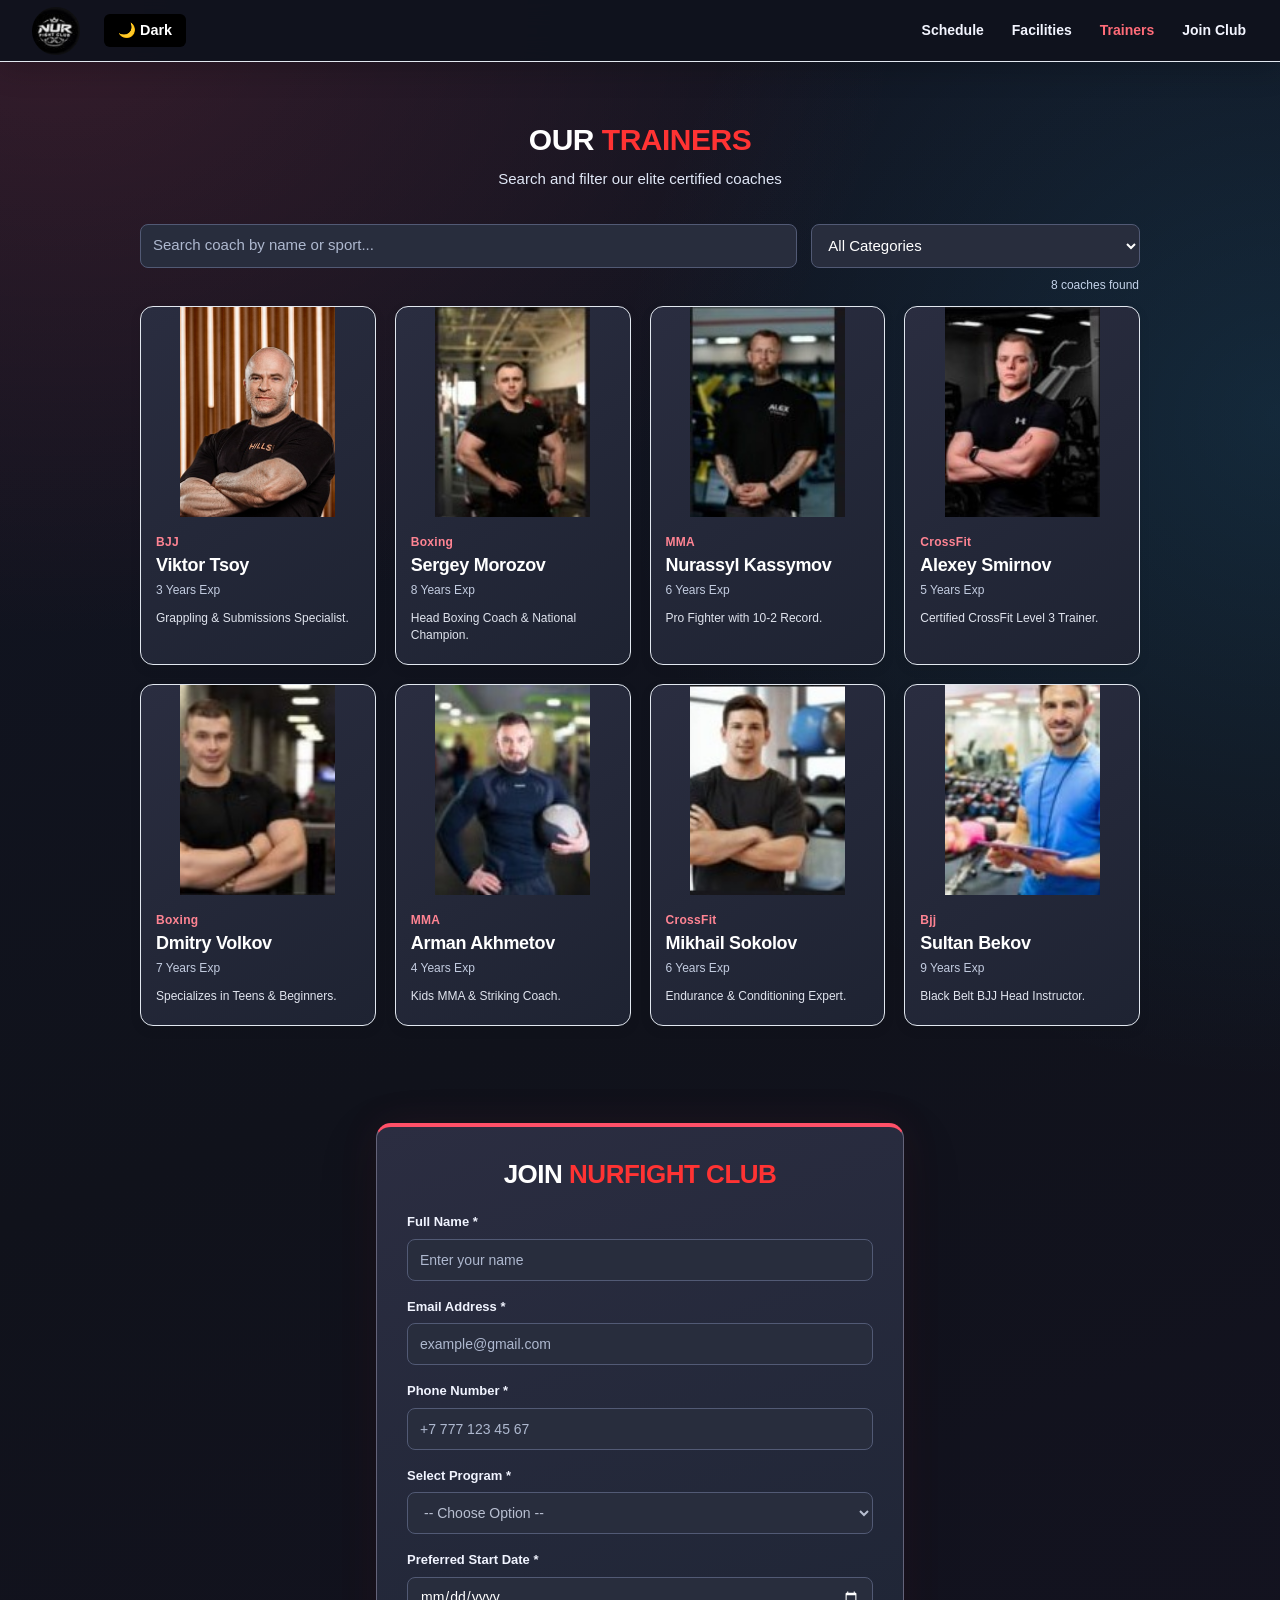
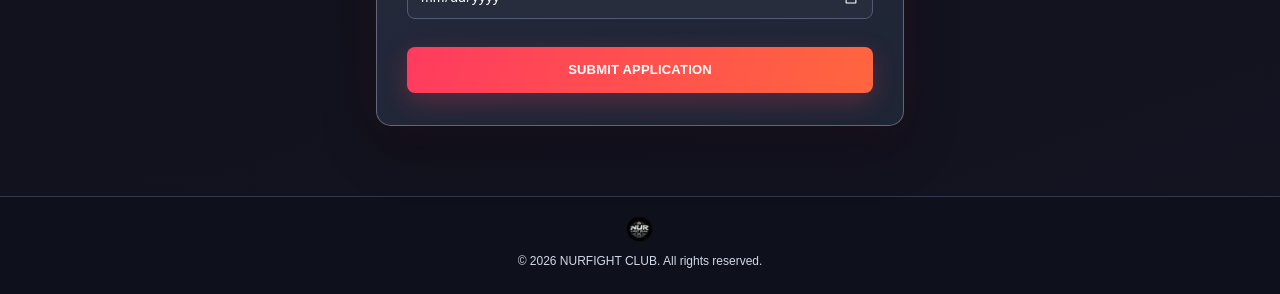
==== commit 098bb120: "Fix logo image source in trainers.html" ====
--- a/trainers.html
+++ b/trainers.html
@@ -19,7 +19,7 @@
     <div class="container header-inner">
       <div class="logo-with-theme" style="display: flex; align-items: center; gap: 12px;">
         <a class="logo-link" href="index.html" aria-label="NURFIGHT CLUB home">
-          <img class="logo" src="images/logo.png.png" alt="NURFIGHT CLUB logo">
+          <img class="logo" src="logo.png.png" alt="NURFIGHT CLUB logo">
         </a>
         <button type="button" id="theme-toggle" class="theme-toggle-btn" aria-label="Switch mode">☀️ Light</button>
       </div>
@@ -80,7 +80,7 @@
   </main>
 
   <footer class="site-footer">
-    <a href="index.html" aria-label="Back to NURFIGHT CLUB home"><img src="images/logo.png.png" alt=""></a>
+    <a href="index.html" aria-label="Back to NURFIGHT CLUB home"><img src="logo.png.png" alt=""></a>
     <p>© 2026 NURFIGHT CLUB. All rights reserved.</p>
   </footer>
 </body>
